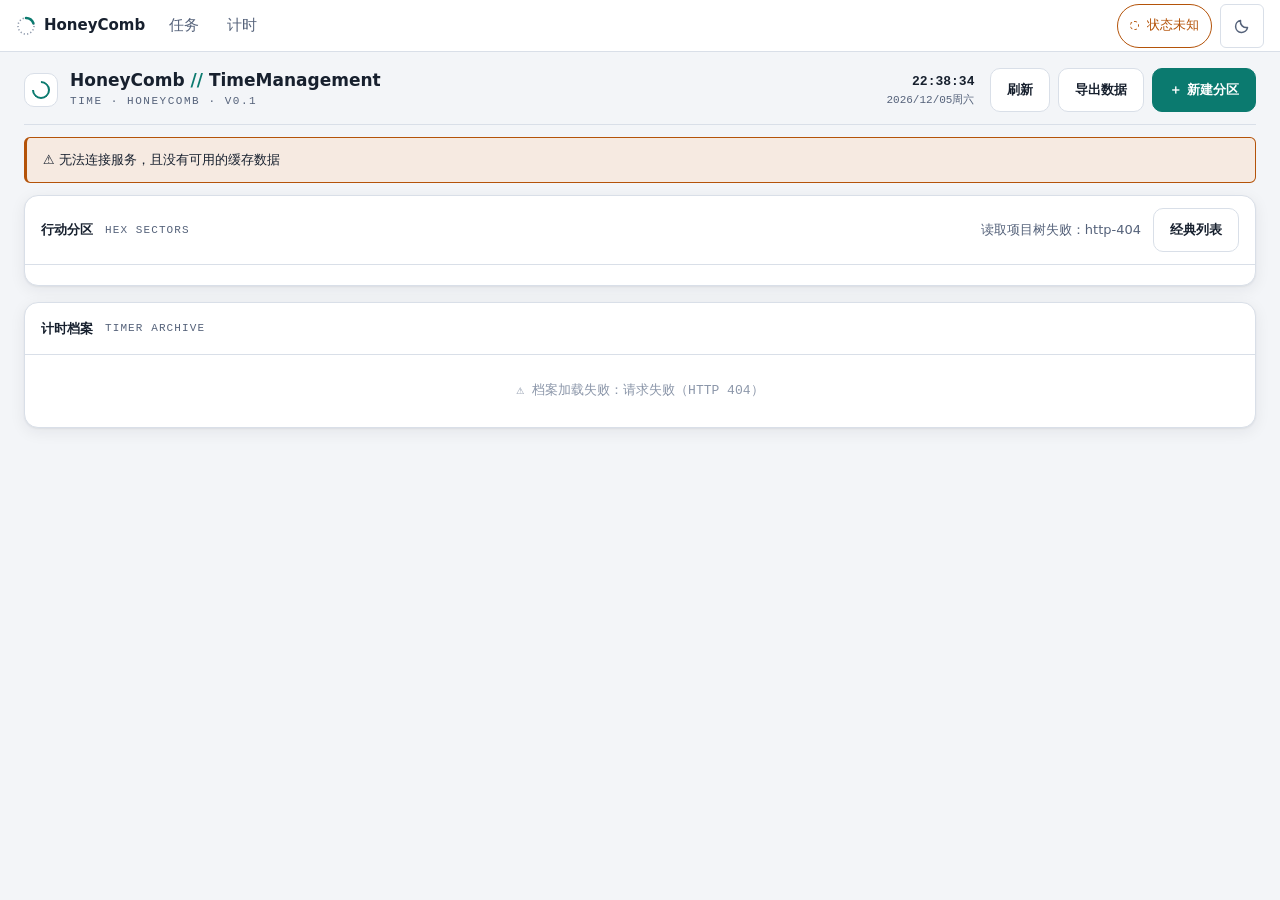
==== web/index.html @ 705a5165 "feat: HoneyComb TimeManagement v0.1 只有两页的单人时间管理系统：任务蜂巢 + 计时台。  - 事件溯源：停表写一条 session.completed，统计全部现算" ====
<!doctype html>
<html lang="zh-CN">
<head>
  <meta charset="utf-8">
  <meta name="viewport" content="width=device-width, initial-scale=1">
  <!-- theme-color 是 HTML meta 属性，不是 CSS/JS，天生没法写 var(--…)——
       A2（禁裸 hex）字面写的是"模块 CSS/JS 里颜色"，本行不在其管辖范围；
       取值照 tokens.css 暗态 --bg 抄一份静态近似值，双主题下都不会太离谱。 -->
  <meta name="theme-color" content="#0D1220">
  <title>HoneyComb TimeManagement</title>
  <link rel="stylesheet" href="tokens.css">
  <link rel="stylesheet" href="style.css">
  <link rel="stylesheet" href="hex.css">
  <link rel="stylesheet" href="hex-center-ctl.css">
  <link rel="stylesheet" href="hex-zone-plan.css">
  <link rel="stylesheet" href="shared/navbar.css">
  <script defer src="shared/navbar.js"></script>
  <link rel="icon" href="shared/favicon.svg">
</head>
<body>
  <main class="app">
    <header class="topbar">
      <div class="brand">
        <div class="brand-mark" aria-hidden="true"></div>
        <div>
          <h1 class="brand-title">HoneyComb <span>//</span> TimeManagement</h1>
          <div class="eyebrow topbar-eyebrow">TIME · HONEYCOMB · V0.1</div>
        </div>
      </div>
      <div class="top-actions">
        <div class="system-time"><b id="clock">--:--:--</b><span id="today">----</span></div>
        
        <button class="btn" id="refreshTree">刷新</button>
        <button class="btn" id="exportData">导出数据</button>
        <button class="btn primary" id="newZone">＋ 新建分区</button>
      </div>
    </header>

    <div class="status-banner" id="statusBanner" role="status" aria-live="polite"></div>

    

    

    <!-- 行动分区 = 蜂巢（2026-09-07 人类判：「蜂巢行动分区直接放到行动分区原位
         取代行动分区」）。渲染在 hex-app.js，容器只认 #hive 这个 id。

         旧的 #zoneGrid 列表**没有删，只是默认 hidden**，「经典列表」按钮切回去。
         理由很实在：分区改名/删分区、新建项目/改项目/删项目这几条写路径**只挂在
         旧列表的 data-action 上**（crud.js），蜂巢现在只有任务级的增删改
         （hex-crud.js）。直接删列表 = 悄悄砍掉一批人类在用的功能，那不是"取代"。
         app.js 照旧往 #zoneGrid 里渲染（hidden 元素也照渲染），所以 app.js/crud.js
         一个字节都不用改，切回列表就是完整的旧界面。 -->
    <section class="board-shell">
      <header class="board-head">
        <div class="board-title">行动分区 <small>HEX SECTORS</small></div>
        <div class="board-tools">
          <div class="hex-status" id="hexStatus"></div>
          <button type="button" class="btn" id="zoneViewToggle" aria-pressed="false">经典列表</button>
          <nav class="pager" id="zonePager" aria-label="分区分页" hidden>
            <button class="page-btn" id="previousPage" aria-label="上一页">←</button>
            <span class="page-label" id="pageLabel">00 / 00</span>
            <button class="page-btn" id="nextPage" aria-label="下一页">→</button>
            <small id="pageMeta"></small>
          </nav>
        </div>
      </header>
      <div class="hive-wrap" id="hiveWrap">
        <div class="hive" id="hive"></div>
      </div>
      <div class="zones" id="zoneGrid" hidden></div>
    </section>

    <section class="archive-shell" aria-label="计时档案">
      <header class="board-head">
        <div class="board-title">计时档案 <small>TIMER ARCHIVE</small></div>
      </header>
      <ul class="archive-list" id="archiveList">
        <li class="archive-empty">加载中…</li>
      </ul>
      <button type="button" class="btn archive-more" id="archiveLoadMore" hidden>加载更多</button>
    </section>

    <!-- 导出数据（只读）：点顶栏「导出数据」才拉取/展开，默认 hidden 不占地方。
         GET /api/core/export（nexus-core.views.export.v1）404/未上线时走 exportStatus
         文案分支，不崩、不报 console 错误。 -->
    <section class="export-shell" id="exportShell" hidden aria-label="导出数据">
      <header class="board-head">
        <div class="board-title">导出数据 <small>DATA EXPORT</small></div>
        <button type="button" class="btn" id="exportDownload" hidden>下载 JSON</button>
      </header>
      <p class="export-status" id="exportStatus"></p>
      <pre class="export-pre" id="exportPre" hidden></pre>
    </section>

    
  </main>

  <!-- F-INBOX-2：全局快速捕捉弹窗，只有一个标题输入框，不要求选项目/分区。 -->
  

  <dialog id="zoneDialog">
    <form class="modal" id="zoneForm">
      <div class="modal-head">
        <h2 id="zoneModalTitle">新建分区 <span>SECTOR MATRIX</span></h2>
        <button class="close" type="button" data-close-dialog aria-label="关闭">×</button>
      </div>
      <div class="form-grid">
        <div class="field full">
          <label for="zoneNameInput">分区名称 / NAME</label>
          <input id="zoneNameInput" maxlength="30" placeholder="例如：生活区" required autocomplete="off">
        </div>
      </div>
      <p class="dialog-error" id="zoneDialogError" hidden></p>
      <div class="modal-actions">
        <button class="btn danger" type="button" id="deleteZoneBtn" hidden>删除分区</button>
        <button class="btn" type="button" data-close-dialog>取消</button>
        <button class="btn primary" type="submit">保存</button>
      </div>
    </form>
  </dialog>

  <dialog id="projectDialog">
    <form class="modal" id="projectForm">
      <div class="modal-head">
        <h2 id="projectModalTitle">新建项目 <span>PROJECT CONFIG</span></h2>
        <button class="close" type="button" data-close-dialog aria-label="关闭">×</button>
      </div>
      <div class="form-grid">
        <div class="field full">
          <label for="projectNameInput">项目名称 / NAME</label>
          <input id="projectNameInput" maxlength="40" placeholder="例如：收拾屋子" required autocomplete="off">
        </div>
        <div class="field full">
          <label for="projectZoneSelect">所属分区 / SECTOR</label>
          <select id="projectZoneSelect" required></select>
        </div>
        
      </div>
      <p class="dialog-error" id="projectDialogError" hidden></p>
      <div class="modal-actions">
        <button class="btn danger" type="button" id="deleteProjectBtn" hidden>删除项目</button>
        <button class="btn" type="button" data-close-dialog>取消</button>
        <button class="btn primary" type="submit">保存</button>
      </div>
    </form>
  </dialog>

  <dialog id="taskDialog">
    <form class="modal" id="taskForm">
      <div class="modal-head">
        <h2 id="taskModalTitle">新建任务 <span>TASK NODE</span></h2>
        <button class="close" type="button" data-close-dialog aria-label="关闭">×</button>
      </div>
      <div class="form-grid">
        <div class="field full">
          <label for="taskNameInput">任务名称 / NAME</label>
          <input id="taskNameInput" maxlength="50" placeholder="输入一个可执行任务" required autocomplete="off">
        </div>
        <div class="field full">
          <label for="taskProjectSelect">所属项目 / PROJECT</label>
          <select id="taskProjectSelect" required></select>
        </div>
        
      </div>
      <!-- 排期 + 前置任务（F-TABLE-3）：只在编辑既有任务、且 feature-detect
           判定后端已支持（GET 回来的任务对象含 dependsOn 键）时才显示——
           crud.js openTaskDialog() 切换本区块的 hidden；后端还没支持这两个
           字段（今天现状）时整块不出现，其余表单功能不受影响。 -->
      <div class="form-grid" id="taskScheduleSection" hidden>
        <div class="field full">
          <label for="taskPlanStartInput">排期 / SCHEDULE（可留空）</label>
          <div class="schedule-dates">
            <input type="date" id="taskPlanStartInput" aria-label="计划开始日期">
            <span class="arrow" aria-hidden="true">→</span>
            <input type="date" id="taskPlanEndInput" aria-label="计划结束日期">
          </div>
          <p class="schedule-hint">开始和结束要么都填，要么都留空（留空 = 不设排期）。</p>
        </div>
        <div class="field full">
          <label for="taskDependsSelect">前置任务 / DEPENDS ON（可多选，可不选）</label>
          <select id="taskDependsSelect" multiple aria-describedby="taskDependsHint"></select>
          <p class="schedule-hint" id="taskDependsHint">纯表达顺序关系，不自动排程，也不阻止开始计时。</p>
        </div>
      </div>
      <p class="dialog-error" id="taskDialogError" hidden></p>
      <div class="modal-actions">
        <button class="btn danger" type="button" id="deleteTaskBtn" hidden>删除任务</button>
        <button class="btn" type="button" data-close-dialog>取消</button>
        <button class="btn primary" type="submit">保存</button>
      </div>
    </form>
  </dialog>

  

  

  <div class="toast" id="actionToast" role="status" aria-live="polite"></div>

  
  <script src="data.js"></script>
  <!-- 待办卡片要的 next-actions 客户端（蜂巢格子里那三条就靠它） -->
  <script src="gtd-data.js"></script>
  <script src="rails.js"></script>
  <script src="app.js"></script>
  <script src="crud.js"></script>
  <!-- 蜂巢行动分区，顺序不能换：hex-data.js / hex-ring.js 是纯逻辑；
       hex-borders.js（界线 SVG，只画不改状态）与 hex-timer.js（长按计时 + 聚焦灰度）
       在加载时就要拿到前两者；hex-app.js 建 DOM 并在 boot() 里给 hex-timer 注上下文；
       hex-crud.js 用 hex-app.js 暴露的 window.NexusTableHexApp。 -->
  <script src="hex-data.js"></script>
  <script src="hex-ring.js"></script>
  <script src="hex-borders.js"></script>
  <script src="hex-layout.js"></script>
  <script src="hex-cards.js"></script>
  <script src="hex-genie.js"></script>
  <script src="hex-timer.js"></script>
  <script src="hex-center-ctl.js"></script>
  <script src="hex-zone-edit.js"></script>
  <script src="hex-zone-plan.js"></script>
  <script src="hex-sprout.js"></script>
  <script src="hex-spark.js"></script>
  <script src="hex-app.js"></script>
  <script src="hex-crud.js"></script>
</body>
</html>
---- web/tokens.css ----
/* ── [hidden] 兜底：必须放在最前，且必须 !important ────────────────
 * 与 style.css 顶部同一条规则同一份注释——两个文件互不 @import，各自都要有
 * 这一行，任何一处漏了都会在"只加载这一份 CSS"的场景下复发同一个坑
 * （contracts/design-tokens-v1.md §5 A2/A3 判据不豁免这一行，它不是 token 值）。
 * `hidden` 是 HTML 属性，浏览器默认样式给它 `display:none`——但那是**默认样式**，
 * 任何一条带 `display:` 的类选择器都能盖过它（层叠来源优先级，不是特异性问题）。
 * 本项目已在多个模块踩过同一个坑，全部靠人眼看截图发现，单测/类型检查抓不到。
 * 别删，也别改成不带 !important 的版本。 */
[hidden] { display: none !important; }

/* table · design tokens 兜底块（cockpit-v1）
 *
 * 唯一事实源：contracts/design-tokens-v1.md §3（本文件不复述数字，跟着抄）。
 * 生产环境由 nginx 注入 /__cockpit/tokens.css 并层叠覆盖本文件（F-TOKENS-2/3）；
 * 本文件是**兜底**——注入还没发生（本地单看页面、注入暂时失效）时页面仍要有
 * 正确的主题与语义色，不能裸奔。
 *
 * 哨兵注释包裹的区块是 A2（禁裸 hex）唯一豁免的地方，也是 A3（兜底漂移）
 * 逐字节比对的对象——`scripts/checks/tokens-standard.css` 存着同一份内容的
 * vendored 副本，`scripts/checks/programmer/91-tokens-fallback-diff.sh` 两者一致才放行。
 * 改这个块必须先改 contracts/design-tokens-v1.md，再同步这里与 vendored 副本
 * （契约「变更流程」）。哨兵区块之外（本文件其余部分）不豁免裸 hex。
 *
 * data-theme / data-accent 由 nginx 注入的 boot 脚本在 </head> 前设到 <html> 上
 * （F-THEME-6，table 不必自带 boot JS——那只是未注入页面 login 的活）；
 * 本文件不设置任何属性，只提供选择器命中后的取值。
 */

/* tokens-fallback:begin */
:root,
html[data-theme="light"] {
  color-scheme: light;

  /* 面 */
  --bg:      #F3F5F8;
  --panel:   #FFFFFF;
  --panel-2: #EDF0F5;
  --line:    #D9DFE8;
  --line-2:  #E7EBF1;

  /* 墨 */
  --ink:     #17202E;
  --ink-2:   #55627A;
  --ink-3:   #8B96A9;

  /* 语义（计划紫 / 事实青，不随预设变，契约 §2） */
  --plan:      #6D5AE6;
  --plan-soft: #E9E6FB;
  --fact:      #0B7A6F;
  --fact-soft: #DCF0ED;
  --fact-ink:  #FFFFFF;
  --warn:      #B45309;
  --danger:    #C2333B;

  --fact-s1: #0B7A6F;
  --fact-s2: #37948A;
  --fact-s3: #9CCFC8;

  /* 机身色（预设主题色换的就是这一族；默认 teal == 事实青族） */
  --accent:      #0B7A6F;
  --accent-ink:  #FFFFFF;
  --accent-soft: #DCF0ED;

  --focus:   #1E5FD0;
  --shadow:  0 1px 2px rgba(23,32,46,.06), 0 4px 16px rgba(23,32,46,.07);
}

html[data-theme="dark"] {
  color-scheme: dark;

  --bg:      #0D1220;
  --panel:   #151C2E;
  --panel-2: #1D2639;
  --line:    #26314A;
  --line-2:  #202A40;

  --ink:     #E8ECF4;
  --ink-2:   #9DA9BF;
  --ink-3:   #5F6C84;

  --plan:      #9B8CFF;
  --plan-soft: #2A2A4E;
  --fact:      #2FD4C2;
  --fact-soft: #123B38;
  --fact-ink:  #04211D;
  --warn:      #F0B36A;
  --danger:    #FF8189;

  --fact-s1: #2FD4C2;
  --fact-s2: #6FB8AE;
  --fact-s3: #46706B;

  --accent:      #2FD4C2;
  --accent-ink:  #04211D;
  --accent-soft: #123B38;

  --focus:   #6FA8FF;
  --shadow:  0 1px 2px rgba(0,0,0,.4), 0 4px 20px rgba(0,0,0,.35);
}

/* ── 预设主题色（3.3，只换 --accent* 机身色族） ── */
html[data-accent="violet"] {
  --accent: #6D5AE6; --accent-ink: #FFFFFF; --accent-soft: #E9E6FB;
}
html[data-theme="dark"][data-accent="violet"] {
  --accent: #9B8CFF; --accent-ink: #14102E; --accent-soft: #2A2A4E;
}
html[data-accent="amber"] {
  --accent: #9A5B00; --accent-ink: #FFFFFF; --accent-soft: #F5E8D5;
}
html[data-theme="dark"][data-accent="amber"] {
  --accent: #F0B36A; --accent-ink: #2A1A04; --accent-soft: #3A2B12;
}

:root {
  /* 字 —— 全部系统栈，局域网离线也不裸奔 */
  --font-body: "PingFang SC", "Hiragino Sans GB", "Microsoft YaHei",
               "Noto Sans CJK SC", system-ui, sans-serif;
  --font-mono: ui-monospace, "SF Mono", "Cascadia Mono", "JetBrains Mono",
               Consolas, "Liberation Mono", monospace;

  /* 型 */
  --fs-body: 15px;
  --fs-sub:  13px;
  --fs-eyebrow: 11px;
  --fs-h2:   17px;
  --fs-time-lg: 40px;

  /* 距（密度 7/10） */
  --sp-1: 4px;  --sp-2: 8px;  --sp-3: 12px;
  --sp-4: 16px; --sp-5: 24px; --sp-6: 32px;

  /* 角 */
  --r-1: 6px;  --r-2: 10px;  --r-3: 14px;

  /* 触控 */
  --tap: 44px;

  /* 动 */
  --t-fast: 150ms ease;
  --t-med:  240ms ease;
}

@media (prefers-reduced-motion: reduce) {
  :root { --t-fast: 0ms; --t-med: 0ms; }
}
/* tokens-fallback:end */
---- web/style.css ----
/* ── [hidden] 兜底：必须放在最前，且必须 !important ────────────────
 * `hidden` 是 HTML 属性，浏览器默认样式给它 `display:none`——但那是**默认样式**，
 * 任何一条带 `display:` 的类选择器都能盖过它（层叠来源优先级，不是特异性问题）。
 * 于是「JS 设了 hidden，元素照样显示」，而且**看代码完全看不出来**。
 *
 * 本项目已在**三个不同模块**踩过同一个坑：
 *   table  `.btn{display:inline-flex}`  盖过 `.btn[hidden]`   → 删除按钮该藏没藏
 *   gantt  `.gantt-empty{display:grid}` 盖过 `[hidden]`       → 有项目却显示"暂无项目"
 * 前两次都是靠**人眼看截图**发现的——单测和类型检查都抓不到。
 *
 * 这一行让整类不可能再犯。别删，也别改成不带 !important 的版本。 */
[hidden] { display: none !important; }

/* table · 样式（cockpit-v1 换肤，2026-08-08）
 *
 * 颜色只准 var(--…)（A2，唯一豁免是 tokens.css 的兜底块，本文件不含豁免区）。
 * 排版参考 agents/cfo/docs/design/cockpit-v1/mock.css §4（任务页）：
 * zone-head 眉题、proj-grid 双列、rails 双轨、chip 徽标、task 播放钮、
 * archive 列表——类名与 mock 对齐是有意的，方便下一个换肤的人对照。
 * 保留本页既有的操作条（刷新/新建分区/时钟）——共享顶栏是 nginx-docker 的活，
 * 不在本模块范围（PRD F-NAV，属主 nginx-docker）。
 *
 * 增删改弹窗（crud.js）、断网横幅（R9）、flags 只读展示（R7）、计时档案
 * （app.js renderArchive）——现有功能全保留，只换视觉（F-TABLE-4）。
 * 本轮新增：项目卡双轨 .rails（F-TABLE-1）、任务行播放钮 .task-go（F-TABLE-2）、
 * 任务弹窗排期 + 前置任务 .schedule-*（F-TABLE-3，feature-detect 隐藏见 crud.js）。
 */

* { box-sizing: border-box; }
html { min-width: 320px; background: var(--bg); }

body {
  margin: 0;
  min-height: 100vh;
  color: var(--ink);
  font-family: var(--font-body);
  font-size: var(--fs-body);
  line-height: 1.55;
  background: var(--bg);
  transition: background var(--t-med), color var(--t-med);
}

:focus-visible { outline: 2px solid var(--focus); outline-offset: 2px; }
button { cursor: pointer; font: inherit; }

.mono { font-family: var(--font-mono); font-variant-numeric: tabular-nums; }
.eyebrow {
  font-family: var(--font-mono);
  font-size: var(--fs-eyebrow);
  letter-spacing: .14em;
  text-transform: uppercase;
  color: var(--ink-2);
}

/* 顶层容器：container-type 让 .proj-grid 的容器查询（F-TABLE-5）与 390px
 * 不横滚（A5）有一个稳定的参照宽度，不依赖 viewport（future-proof：将来
 * nginx 注入的共享顶栏/侧栏改变可用宽度时，本页布局仍按自己的实际宽度算）。 */
.app {
  width: min(1400px, 100%);
  margin: 0 auto;
  padding: var(--sp-4) var(--sp-5) var(--sp-6);
  container-type: inline-size;
}

.topbar {
  min-height: var(--tap);
  display: flex;
  align-items: center;
  justify-content: space-between;
  flex-wrap: wrap;
  gap: var(--sp-4);
  padding-bottom: var(--sp-3);
  border-bottom: 1px solid var(--line);
}

.brand { display: flex; align-items: center; gap: var(--sp-3); }
.brand-mark {
  width: 34px; height: 34px; flex: none;
  display: grid; place-items: center;
  border: 1px solid var(--line);
  border-radius: var(--r-2);
  background: var(--panel);
}
.brand-mark::before {
  content: "";
  width: 14px; height: 14px;
  border: 2px solid var(--accent);
  border-left-color: transparent;
  border-radius: 50%;
  transform: rotate(45deg);
}
.brand-title { margin: 0; font-size: var(--fs-h2); font-weight: 700; line-height: 1.2; }
.brand-title span { color: var(--accent); }
.eyebrow.topbar-eyebrow { display: block; margin-top: 2px; }

.top-actions { display: flex; align-items: center; gap: var(--sp-2); }
.system-time { padding-right: var(--sp-2); text-align: right; color: var(--ink-2); font: var(--fs-eyebrow)/1.5 var(--font-mono); }
.system-time b { display: block; color: var(--ink); font-size: var(--fs-sub); }

.btn {
  min-height: var(--tap);
  display: inline-flex; align-items: center; justify-content: center; gap: var(--sp-2);
  border: 1px solid var(--line);
  border-radius: var(--r-2);
  padding: 0 var(--sp-4);
  color: var(--ink);
  background: var(--panel);
  font-size: var(--fs-sub); font-weight: 600;
  transition: background var(--t-fast), border-color var(--t-fast), color var(--t-fast);
}
/* [hidden] 是 UA 样式表的规则，author 样式表的 display:inline-flex 会覆盖它
 * （cascade 按来源优先级，不是按选择器特异性）——.btn[hidden] 必须显式声明，
 * 否则 dialog.dataset 驱动的「新建模式隐藏删除按钮」在视觉上根本不生效
 * （2026-07-31 Playwright 真机冒烟测出的真 bug，见 worklog）。 */
.btn[hidden] { display: none; }
.btn:hover { border-color: var(--ink-3); background: var(--panel-2); }
.btn.primary { color: var(--accent-ink); border-color: var(--accent); background: var(--accent); }
.btn.primary:hover { filter: brightness(1.06); }
.btn.danger { color: var(--danger); border-color: var(--danger); background: var(--panel); }
.btn.danger:hover { background: color-mix(in srgb, var(--danger) 10%, var(--panel)); }
.btn:disabled { cursor: not-allowed; opacity: .5; }

.status-banner {
  display: none;
  margin: var(--sp-3) 0;
  padding: var(--sp-3) var(--sp-4);
  border: 1px solid var(--warn);
  border-left: 3px solid var(--warn);
  border-radius: var(--r-1);
  background: color-mix(in srgb, var(--warn) 12%, var(--panel));
  color: var(--ink);
  font-size: var(--fs-sub);
}
.status-banner.show { display: block; }

.hud { display: grid; grid-template-columns: minmax(260px, 1.4fr) repeat(3, minmax(130px, .55fr)); gap: var(--sp-3); padding: var(--sp-4) 0; }
.briefing, .metric { position: relative; min-height: 76px; border: 1px solid var(--line); border-radius: var(--r-2); background: var(--panel); box-shadow: var(--shadow); }
.briefing { display: flex; align-items: center; justify-content: space-between; gap: var(--sp-4); padding: var(--sp-4); }
.briefing h2 { margin: 0 0 4px; font-size: var(--fs-h2); font-weight: 700; }
.briefing p { margin: 0; color: var(--ink-2); font-size: var(--fs-sub); }
.metric { padding: var(--sp-3) var(--sp-4); }
.metric-label { color: var(--ink-2); font: var(--fs-eyebrow)/1.2 var(--font-mono); letter-spacing: .1em; text-transform: uppercase; }
.metric-value { margin-top: var(--sp-2); font: 700 22px/1 var(--font-mono); color: var(--metric-tone, var(--ink)); }
.metric-value small { color: var(--ink-2); font-size: var(--fs-sub); font-weight: 500; }

.board-shell { position: relative; border: 1px solid var(--line); border-radius: var(--r-3); background: var(--panel); box-shadow: var(--shadow); }
.board-head { min-height: 52px; display: flex; align-items: center; justify-content: space-between; gap: var(--sp-4); padding: var(--sp-3) var(--sp-4); border-bottom: 1px solid var(--line); }
.board-title { display: flex; align-items: center; gap: var(--sp-3); font-weight: 700; font-size: var(--fs-sub); }
.board-title small { color: var(--ink-2); font: var(--fs-eyebrow)/1 var(--font-mono); letter-spacing: .1em; }
.pager { display: flex; align-items: center; gap: var(--sp-2); }
.page-btn { width: var(--tap); height: 36px; border: 1px solid var(--line); border-radius: var(--r-1); color: var(--ink-2); background: var(--panel-2); font-family: var(--font-mono); }
.page-btn:hover:not(:disabled) { color: var(--accent); border-color: var(--accent); }
.page-btn:disabled { cursor: not-allowed; opacity: .35; }
.page-label { min-width: 64px; text-align: center; color: var(--ink-2); font: var(--fs-eyebrow)/1 var(--font-mono); }

/* zones 纵向堆叠（换肤：原三列固定布局改成设计稿 §4 的"眉题 + 卡片网格"竖排，
 * 分页依旧按 PAGE_SIZE 个一页——布局变了，app.js 的分页判定没变）。 */
.zones { display: grid; gap: var(--sp-5); padding: var(--sp-4); }
.zone { min-width: 0; }
.zone + .zone { padding-top: var(--sp-4); border-top: 1px solid var(--line-2); }
.zone-head { display: flex; align-items: center; justify-content: space-between; gap: var(--sp-3); margin-bottom: var(--sp-3); }
.zone-ident { display: flex; align-items: center; gap: var(--sp-3); min-width: 0; }
.zone-index {
  width: 26px; height: 26px; flex: none;
  display: grid; place-items: center;
  color: var(--zone, var(--accent));
  border: 1px solid color-mix(in srgb, var(--zone, var(--accent)) 45%, var(--line));
  border-radius: var(--r-1);
  font: var(--fs-eyebrow)/1 var(--font-mono);
}
.zone-name { overflow: hidden; text-overflow: ellipsis; white-space: nowrap; font-size: var(--fs-h2); font-weight: 700; }
.zone-meta { margin-top: 2px; color: var(--ink-2); font: var(--fs-eyebrow)/1 var(--font-mono); letter-spacing: .08em; }
.zone-menu { width: var(--tap); height: var(--tap); flex: none; border: 1px solid var(--line); border-radius: var(--r-1); color: var(--ink-2); background: var(--panel); font: 15px/1 var(--font-mono); }
.zone-menu:hover { color: var(--zone, var(--accent)); border-color: var(--zone, var(--accent)); background: var(--panel-2); }
.zone-add {
  width: 100%;
  min-height: var(--tap);
  margin-top: var(--sp-2);
  border: 1px dashed var(--line);
  border-radius: var(--r-2);
  color: var(--ink-2);
  background: none;
  font-size: var(--fs-sub); font-weight: 600;
}
.zone-add:hover { color: var(--zone, var(--accent)); border-color: var(--zone, var(--accent)); }

/* 项目卡网格（F-TABLE-5）：≥700px 容器双列，否则单列——按 .app 的
 * container-type: inline-size 量，不按 viewport 量（A5 390px 不横滚同一原理）。 */
.project-grid { display: grid; grid-template-columns: 1fr; gap: var(--sp-3); align-items: start; }
@container (min-width: 700px) {
  .project-grid { grid-template-columns: repeat(2, minmax(0, 1fr)); }
}

.project {
  position: relative; min-width: 0;
  padding: var(--sp-4);
  border: 1px solid var(--line);
  border-radius: var(--r-3);
  background: var(--panel);
  box-shadow: var(--shadow);
}
.project::before {
  content: ""; position: absolute; left: 0; top: var(--sp-3); bottom: var(--sp-3); width: 3px;
  border-radius: 0 2px 2px 0;
  background: var(--project, var(--accent));
}
.project-edit {
  position: absolute; top: var(--sp-2); right: var(--sp-2);
  width: 32px; height: 32px;
  border: 0; border-radius: var(--r-1);
  color: var(--ink-3); background: transparent;
  font: 13px/1 var(--font-mono);
}
.project-edit:hover { color: var(--project, var(--accent)); background: var(--panel-2); }
.project-top { display: flex; align-items: flex-start; gap: var(--sp-3); padding-right: 30px; margin-left: var(--sp-2); }
.project-icon {
  width: 30px; height: 30px; flex: none;
  display: grid; place-items: center;
  color: var(--project, var(--accent));
  border: 1px solid color-mix(in srgb, var(--project, var(--accent)) 35%, var(--line));
  background: color-mix(in srgb, var(--project, var(--accent)) 8%, var(--panel));
  border-radius: var(--r-1);
  font: 13px/1 var(--font-mono);
}
.project-copy { min-width: 0; flex: 1; }
.project-name { overflow: hidden; text-overflow: ellipsis; white-space: nowrap; font-size: var(--fs-body); font-weight: 700; }
.project-chips { display: flex; flex-wrap: wrap; align-items: center; gap: var(--sp-1); margin-top: 4px; }

/* chip：与 mock.css §4 同款（计划期日期范围 / 已结束 / 未定计划） */
.chip {
  font-size: 12px; padding: 1px 8px; border-radius: 999px;
  border: 1px solid var(--line); color: var(--ink-2); white-space: nowrap;
}
.chip.plan { color: var(--plan); border-color: currentColor; }
.chip.warn { color: var(--warn); border-color: currentColor; }

/* 双轨（F-TABLE-1，全站签名元素，与 mock.css §4 同结构）*/
.rails { display: grid; gap: 6px; margin-top: var(--sp-3); }
.rail { position: relative; height: 8px; border-radius: 4px; background: var(--panel-2); overflow: hidden; }
.rail .fill { position: absolute; inset: 0 auto 0 0; border-radius: 4px; }
.rail.plan .fill { background: var(--plan); opacity: .6; }
.rail.fact .fill { background: var(--fact); }
.rail-cap { display: flex; justify-content: space-between; gap: var(--sp-2); font-size: 12px; color: var(--ink-2); }
.rail-cap .mono { font-size: 12px; }

.progress-row { display: flex; align-items: center; gap: var(--sp-2); margin: var(--sp-3) 0; }
.progress-track { height: 4px; flex: 1; overflow: hidden; border-radius: 2px; background: var(--panel-2); }
.progress-track span { display: block; height: 100%; background: var(--project, var(--accent)); transition: width .3s ease; }
.progress-number { color: var(--project, var(--accent)); font: 11px/1 var(--font-mono); display: inline-flex; align-items: center; gap: 5px; }
.progress-manual { color: var(--ink-2); border: 1px solid var(--line); border-radius: var(--r-1); padding: 1px 4px; font-size: 10px; }

.tasks { display: flex; flex-direction: column; gap: var(--sp-1); margin-top: var(--sp-2); }
.task {
  display: flex; align-items: center; flex-wrap: wrap; gap: var(--sp-2);
  min-height: var(--tap);
  border: 1px solid var(--line-2); border-radius: var(--r-1);
  padding: var(--sp-2) var(--sp-2);
  color: var(--ink); background: var(--panel-2);
  font-size: var(--fs-sub); line-height: 1.3;
}
.task.done { color: var(--ink-2); }
.task.done .task-name { text-decoration: line-through; }
.task-check { flex: none; width: 18px; height: 18px; accent-color: var(--fact); }
.task-name { flex: 1; min-width: 60px; }
.task-edit { flex: none; width: 32px; height: 32px; border: 0; border-radius: var(--r-1); color: var(--ink-3); background: transparent; font: 13px/1 var(--font-mono); }
.task-edit:hover { color: var(--project, var(--accent)); background: var(--panel); }
/* 播放钮（F-TABLE-2）：跳计时页并带任务预选，不在本模块起表。 */
.task-go {
  flex: none;
  display: inline-flex; align-items: center; justify-content: center;
  width: 32px; height: 32px; border-radius: 50%;
  border: 1px solid var(--line); background: var(--panel); color: var(--fact);
}
.task-go:hover { border-color: var(--fact); background: var(--fact-soft); }
/* 补登按钮（2026-08-19，backfill.js）：文字按钮，不用图标——与播放钮/编辑钮
   区分开，避免用户把「补登」误认成「开始计时」。 */
.task-backfill {
  flex: none;
  height: 32px; padding: 0 var(--sp-2);
  border: 1px solid var(--line); border-radius: var(--r-1);
  color: var(--ink-2); background: var(--panel); font: 11px/1 var(--font-mono);
}
.task-backfill:hover { color: var(--project, var(--accent)); border-color: var(--project, var(--accent)); }
.task-kind { color: var(--ink-2); border: 1px solid var(--line); border-radius: var(--r-1); padding: 0 4px; font-size: 10px; }
.tag-row { display: inline-flex; flex-wrap: wrap; gap: 4px; }
.tag { color: var(--ink-2); border: 1px dashed var(--line); border-radius: var(--r-1); padding: 0 4px; font-size: 10px; }
.tasks-empty { color: var(--ink-3); font: var(--fs-sub)/1.8 var(--font-mono); padding: var(--sp-2) 0; }

.empty-zone, .empty-board {
  grid-column: 1 / -1; min-height: 110px;
  display: grid; place-items: center;
  border: 1px dashed var(--line); border-radius: var(--r-2);
  color: var(--ink-3); font: var(--fs-sub)/1.8 var(--font-mono); text-align: center;
}
.empty-board { min-height: 180px; margin: var(--sp-4); }

/* ── 计时档案（R5-R10，只读展示，见 app.js renderArchive）───────────── */
.archive-shell { position: relative; margin-top: var(--sp-4); border: 1px solid var(--line); border-radius: var(--r-3); background: var(--panel); box-shadow: var(--shadow); }
.archive-list { margin: 0; padding: 0 var(--sp-4); list-style: none; max-height: 320px; overflow-y: auto; }
.archive-entry {
  padding: var(--sp-2) 0;
  border-top: 1px solid var(--line-2);
  color: var(--ink); font-size: var(--fs-sub);
}
.archive-entry:first-of-type { border-top: 0; }
.archive-empty { padding: var(--sp-5) 0; color: var(--ink-3); font: var(--fs-sub)/1.8 var(--font-mono); text-align: center; list-style: none; }
.archive-more { display: flex; min-height: var(--tap); margin: var(--sp-3) var(--sp-4) var(--sp-4); }

/* ── 导出数据（只读，app.js exportData* 系列函数）───────────────────── */
.export-shell { position: relative; margin-top: var(--sp-4); border: 1px solid var(--line); border-radius: var(--r-3); background: var(--panel); box-shadow: var(--shadow); }
.export-status { margin: 0; padding: var(--sp-3) var(--sp-4); color: var(--ink-2); font-size: var(--fs-sub); }
/* pre 自己 overflow-x:auto——长 JSON 行只在这个框内滚，不撑开整页横向滚动 */
.export-pre {
  margin: 0 var(--sp-4) var(--sp-4);
  padding: var(--sp-3);
  max-height: 360px;
  overflow: auto;
  border: 1px solid var(--line-2);
  border-radius: var(--r-2);
  background: var(--panel-2);
  color: var(--ink);
  font: var(--fs-sub)/1.6 var(--font-mono);
  white-space: pre;
}

/* ── 增删改弹窗（crud.js） ─────────────────────────────────────────── */
dialog {
  width: min(480px, calc(100% - 28px));
  max-height: calc(100vh - 28px);
  padding: 0;
  overflow: auto;
  color: var(--ink);
  border: 1px solid var(--line);
  border-radius: var(--r-3);
  background: var(--panel);
  box-shadow: var(--shadow);
}
dialog::backdrop { background: color-mix(in srgb, var(--ink) 45%, transparent); }

.modal { padding: var(--sp-5); }
.modal-head {
  display: flex; align-items: center; justify-content: space-between; gap: var(--sp-3);
  padding-bottom: var(--sp-3); margin-bottom: var(--sp-4); border-bottom: 1px solid var(--line);
}
.modal-head h2 { margin: 0; font-size: var(--fs-h2); font-weight: 700; }
.modal-head h2 span { margin-left: var(--sp-2); color: var(--ink-2); font: var(--fs-eyebrow)/1 var(--font-mono); letter-spacing: .1em; }

.close {
  width: 32px; height: 32px;
  border: 1px solid var(--line); border-radius: var(--r-1);
  color: var(--ink-2); background: var(--panel-2); font: 16px/1 var(--font-mono);
}
.close:hover { color: var(--ink); border-color: var(--ink-3); }

.form-grid { display: grid; grid-template-columns: 1fr; gap: var(--sp-3); }
.field { display: grid; gap: var(--sp-1); }
.field.full { grid-column: 1 / -1; }
.field label { color: var(--ink-2); font: var(--fs-eyebrow)/1 var(--font-mono); letter-spacing: .06em; }
.field input, .field select {
  width: 100%; min-height: var(--tap);
  border: 1px solid var(--line); border-radius: var(--r-2);
  outline: none; padding: 0 var(--sp-3);
  color: var(--ink); background: var(--panel-2); font: var(--fs-sub) var(--font-body);
}
.field input:focus, .field select:focus { border-color: var(--accent); box-shadow: 0 0 0 2px color-mix(in srgb, var(--accent) 18%, transparent); }
.field select[multiple] { min-height: 132px; padding: var(--sp-2); }

/* 任务排期 + 前置任务（F-TABLE-3）：feature-detect 判定后端支持时才 hidden=false
 * （crud.js），页面其余功能不受这段控件存在与否影响。 */
.schedule-hint { color: var(--ink-2); font-size: var(--fs-sub); margin: 0; }
.schedule-dates { display: flex; align-items: center; gap: var(--sp-2); }
.schedule-dates input[type="date"] { flex: 1; min-width: 0; }
.schedule-dates .arrow { color: var(--ink-2); flex: none; }

.dialog-error {
  margin: var(--sp-1) 0 0;
  padding: var(--sp-2) var(--sp-3);
  border: 1px solid var(--danger);
  border-left: 3px solid var(--danger);
  border-radius: var(--r-1);
  background: color-mix(in srgb, var(--danger) 10%, var(--panel));
  color: var(--ink);
  font-size: var(--fs-sub);
}
.dialog-error[hidden] { display: none; }

/* 补登结果回显（2026-08-19，backfill.js）：成功/重复都落这里，颜色用 --fact
   （与 .dialog-error 的 --danger 区分开——重复补登不是错误，是提示）。 */
.backfill-result {
  margin: var(--sp-1) 0 0;
  padding: var(--sp-2) var(--sp-3);
  border: 1px solid var(--fact);
  border-left: 3px solid var(--fact);
  border-radius: var(--r-1);
  background: var(--fact-soft);
  color: var(--ink);
  font-size: var(--fs-sub);
}
.backfill-result[hidden] { display: none; }
.backfill-task-name {
  margin: 0;
  padding: 0 var(--sp-3);
  min-height: var(--tap);
  display: flex; align-items: center;
  border: 1px solid var(--line-2); border-radius: var(--r-2);
  background: var(--panel-2); color: var(--ink);
  font: var(--fs-sub) var(--font-body);
}

.modal-actions {
  display: flex; align-items: center; justify-content: flex-end; gap: var(--sp-2);
  padding-top: var(--sp-4); margin-top: var(--sp-4); border-top: 1px solid var(--line);
}
.modal-actions .danger { margin-right: auto; }

.toast {
  position: fixed;
  z-index: 40;
  right: var(--sp-4); bottom: var(--sp-4);
  max-width: min(360px, calc(100% - 40px));
  padding: var(--sp-3) var(--sp-4);
  border: 1px solid var(--danger);
  border-left: 3px solid var(--danger);
  border-radius: var(--r-2);
  background: var(--panel);
  color: var(--ink);
  font-size: var(--fs-sub);
  box-shadow: var(--shadow);
  opacity: 0;
  transform: translateY(8px);
  pointer-events: none;
  transition: opacity var(--t-fast), transform var(--t-fast);
}
.toast.show { opacity: 1; transform: translateY(0); }

@media (max-width: 1100px) {
  .hud { grid-template-columns: 1fr repeat(3, 120px); }
}

@media (max-width: 860px) {
  .app { padding: var(--sp-3); }
  .system-time { display: none; }
  .hud { grid-template-columns: repeat(3, 1fr); }
  .briefing { grid-column: 1 / -1; }
}

/* A5：390px 容器四页不横滚——不靠 viewport 媒体查询，靠 .app 的
 * container-type 让下面这条容器查询在窄窗时收窄成单列、去掉多余的水平留白。 */
@container (max-width: 560px) {
  .hud { grid-template-columns: repeat(2, minmax(0, 1fr)); }
  .briefing { display: none; }
  .metric:last-child { grid-column: 1 / -1; }
  .board-head { flex-wrap: wrap; }
  .board-title small { display: none; }
}

@media (prefers-reduced-motion: reduce) {
  *, *::before, *::after { transition: none !important; }
}
---- web/hex.css ----
/* ── [hidden] 兜底：必须放在最前，且必须 !important ────────────────
 * 与 style.css / gtd.css / tokens.css 顶部同一条规则同一份注释——四个文件互不
 * @import，各自都要有这一行（check_hidden_guard.sh 逐个 CSS 文件扫）。
 * `hidden` 是 HTML 属性，浏览器默认样式给它 display:none——但那是**默认样式**，
 * 任何一条带 display: 的类选择器都能盖过它（层叠来源优先级，不是特异性问题）。
 * 别删，也别改成不带 !important 的版本。 */
[hidden] { display: none !important; }

/* table · 蜂巢行动分区（index.html 的行动分区版位 + hex.html 裸壳）。
 * 颜色一律 var(--…) 或 color-mix(… var(--zone-color) …)，零裸 hex（A2）；
 * 分区色由 hex-data.js 计算后写进 inline `--zone-color`，深浅主题的兑色靠
 * color-mix 到 var(--panel)，本文件不判主题。 */

/* ── 分区色阶 · 临时兜底块（哨兵包裹，可整块删）────────────────────
 * ⚠️ 这一块本来该在 contracts/design-tokens-v1.md + tokens.css 里。
 * 2026-09-07 CFO 尚未把「分区色阶」加进那份契约，为了这一页现在就能看，
 * 先在本文件放一份临时定义；hex-data.js 已经只产出 `var(--zone-N)` 变量名、
 * 不产出任何色值，所以 **CFO 落地 tokens 之后把下面 zone-ramp 整块删掉即可，
 * JS 一行都不用改**。删之前它是本页唯一的色源，别在别处再写第二份。
 *
 * 取值口径（人类 2026-09-07 原话「直接按色环排列，降低饱和度提高可读性」）：
 * 12 格色环均布（30° 一格），用 oklch 而不是 hsl —— OKLCH 是感知均匀空间，
 * 转 30° 在哪个色带上看着都是转了 30°；HSL 在橙棕带里转 30° 几乎看不出变化，
 * 低彩度还会把这个问题放大。彩度压在 0.06 上下 = 「降低饱和度」。 */
/* zone-ramp:begin */
:root, html[data-theme="light"] {
  --zone-1:  oklch(0.74 0.058 258);
  --zone-2:  oklch(0.74 0.058 288);
  --zone-3:  oklch(0.74 0.058 318);
  --zone-4:  oklch(0.74 0.058 348);
  --zone-5:  oklch(0.74 0.058  18);
  --zone-6:  oklch(0.74 0.058  48);
  --zone-7:  oklch(0.74 0.058  78);
  --zone-8:  oklch(0.74 0.058 108);
  --zone-9:  oklch(0.74 0.058 138);
  --zone-10: oklch(0.74 0.058 168);
  --zone-11: oklch(0.74 0.058 198);
  --zone-12: oklch(0.74 0.058 228);
}
html[data-theme="dark"] {
  --zone-1:  oklch(0.62 0.072 258);
  --zone-2:  oklch(0.62 0.072 288);
  --zone-3:  oklch(0.62 0.072 318);
  --zone-4:  oklch(0.62 0.072 348);
  --zone-5:  oklch(0.62 0.072  18);
  --zone-6:  oklch(0.62 0.072  48);
  --zone-7:  oklch(0.62 0.072  78);
  --zone-8:  oklch(0.62 0.072 108);
  --zone-9:  oklch(0.62 0.072 138);
  --zone-10: oklch(0.62 0.072 168);
  --zone-11: oklch(0.62 0.072 198);
  --zone-12: oklch(0.62 0.072 228);
}
/* zone-ramp:end */

body {
  margin: 0;
  background: var(--bg);
  color: var(--ink);
  font-family: var(--font-body);
  font-size: var(--fs-body);
}

.hex-page { padding: var(--sp-4) var(--sp-5) var(--sp-6); }

.hex-topbar {
  display: flex; align-items: center; gap: var(--sp-3);
  flex-wrap: wrap; margin-bottom: var(--sp-4);
}
.hex-topbar h1 { font-size: var(--fs-h2); margin: 0; letter-spacing: .02em; }
.hex-eyebrow {
  font-size: var(--fs-eyebrow); letter-spacing: .18em;
  text-transform: uppercase; color: var(--ink-3);
}
.hex-spacer { flex: 1 1 auto; }
.hex-btn {
  min-height: 32px; padding: 0 var(--sp-3);
  border: 1px solid var(--line); border-radius: var(--r-1);
  background: var(--panel); color: var(--ink);
  font: inherit; font-size: var(--fs-sub); cursor: pointer;
}
.hex-btn:hover { border-color: var(--accent); color: var(--accent); }
.hex-btn[hidden] { display: none !important; }
.hex-status { font-size: var(--fs-sub); color: var(--ink-2); min-height: 20px; }

/* ── 蜂巢画布：所有格子绝对定位，位置只由 transform 决定 ──────────── */
.hive-wrap { overflow: auto; padding: var(--sp-4) 0; display: flex; -webkit-overflow-scrolling: touch; }
/* 推镜（人类 2026-09-08：「整体放大，注意力聚焦在那个分区和卡片」）。
   缩放挂在这一层、占位留给 #hive —— transform 不影响布局，两件事一个元素做不了：
   scale 挂在 #hive 上，.hive-wrap 的滚动区还是原尺寸，放大出去的部分永远滚不到。 */
.hive-cam { position: relative; transform-origin: 0 0; overflow: visible; }
/* will-change 只在真的要推镜时挂上（常驻 = 一直付合成成本）。 */
.hive-wrap.is-zoomed .hive-cam { will-change: transform; }
/* 展开时 .hive-wrap 变成**取景框**：高度由 JS 钉在未展开时的高度，
   不跟着放大后的内容长高，否则"推近"就退化成"整页变长"。 */
.hive-wrap.is-zoomed { overflow: hidden; }
/* 居中用 margin:auto，**不用 justify-content:center** —— 后者在内容比容器宽时
   会把溢出全甩到左边、而左边的溢出滚动条够不着（flex 的老坑）。平板横屏
   蜂巢常常比视口宽，这一条是它能被手指划到的前提。 */
.hive { position: relative; flex: 0 0 auto; margin: 0 auto; }

.hex-cell {
  position: absolute; left: 0; top: 0;
  transform-origin: center center;
  box-sizing: border-box;
  /* 原色由 JS 写进 --zone-raw（内联自定义属性压过一切类规则，直接写
     --zone-color 就没法再分级）。这里转一道手，下面的 .is-mate / .is-dimmed
     才改得动，而原色始终留在 --zone-raw 里可以被引用。 */
  --zone-color: var(--zone-raw, var(--line));
  background: color-mix(in srgb, var(--zone-color) 88%, var(--line));
  /* --hex-clip 由 hex-app.js 逐格算（朝向别的分区的边额外内缩，让出分界带的道）。
     没设时退回标准正六边形。**必须走变量**：内联 clip-path 会压过下面
     .is-expanded 那条卡片形状规则。 */
  clip-path: var(--hex-clip, polygon(50% 0%, 100% 25%, 100% 75%, 50% 100%, 0% 75%, 0% 25%));
  cursor: pointer;
  /* 触摸：manipulation 去掉 300ms 双击缩放延迟但保留单指平移（蜂巢要能划）。
     长按是本模块的一等交互，所以连带把系统选中/长按菜单挡掉。 */
  touch-action: manipulation;
  -webkit-user-select: none; user-select: none; -webkit-touch-callout: none;
  /* 一格的重绘不外溢到别人身上；21 个格子各自独立，浏览器不用为一格的变化
     重算整层。 */
  contain: layout paint style;
  /* ⚠️ 这里**没有** will-change，也**没有** clip-path 过渡，都是故意删掉的
     （2026-09-08 人类："视觉效果已经有点卡了"）：
     · will-change: transform 挂在全部 21 个格子上 = 21 个常驻合成层，
       内存和合成成本一直在付，而真正在动的每次只有几格。JS 在动画期间
       临时挂、动完摘掉（applyLayout）。translate3d 本来也会促成提升。
     · clip-path 是**百分比多边形**，尺寸变化时形状自动跟着缩放，根本不需要
       过渡；挂着它等于让浏览器每帧去插值并重算裁剪路径 —— 那是逐帧重绘，
       不是合成器能接的活。真正会变形的只有展开那一格（逐边内缩 → 标准六边形），
       瞬切看不出来。 */
}
.hex-cell::before {
  /* inset 必须是 0：格子中心在晶格上、GAP=0，同区两格是边贴边的。
     ::before 每内嵌 1px，两格之间就露出 2px 的 .hex-cell 底色 —— 那正是人类说的
     「没有分割的所有六边形中间仍有的分割线」。要粘起来，这一层就不能内嵌。
     悬停/展开时才把它推回 2.5px，让放大的那一格有圈白边、从同色邻居里浮出来。 */
  content: ""; position: absolute; inset: 0;
  clip-path: var(--hex-clip, polygon(50% 0%, 100% 25%, 100% 75%, 50% 100%, 0% 75%, 0% 25%));
  /* --zone-mix：外浅内深（hex-data.js::zoneMix，JS 按格写入）；兜底 30% 是改之前的统一值 */
  background: color-mix(in srgb, var(--zone-color) var(--zone-mix, 30%), var(--panel));
  transition: background-color 200ms ease-out;
}
.hex-cell:hover::before { background: color-mix(in srgb, var(--zone-color) calc(var(--zone-mix, 30%) + 18%), var(--panel)); }

.hex-inner {
  position: relative; z-index: 1;
  width: 100%; height: 100%;
  display: flex; flex-direction: column;
  align-items: center; justify-content: center;
  padding: 0 9%; box-sizing: border-box;
  transform-origin: center center;
  overflow: hidden;
}
.hex-title {
  margin: 0; font-size: 12.5px; font-weight: 600;
  line-height: 1.22; text-align: center; color: var(--ink);
  word-break: break-word; overflow-wrap: break-word;
  display: -webkit-box; -webkit-line-clamp: 4; -webkit-box-orient: vertical;
  overflow: hidden;
}
/* 静置态只有标题 —— 待办行与详情块都默认不占位（人类：鼠标不在上面只有标题）。 */
.hex-detail { display: none; }
.hex-next { display: none; }

/* 占位格：分区里一个项目都没有，但分区本身必须还在（不能让人以为它没了）。
   2026-09-08 起蜂巢**不再为每个分区预留空位** —— 建项目的抓手是蜂巢外的
   空白（见 .hex-sprout），所以这一档只剩"零项目分区"这一种情况。 */
.hex-cell.is-placeholder { cursor: default; }
.hex-cell.is-placeholder .hex-title { color: var(--ink-3); font-weight: 400; }

/* ── 空白处长按 → 一个六边形在那儿长出来（2026-09-08）──────────────
 * 人类：「我要的是整个分区长按点击任何一个黑色区域，都会在那里出现一个
 * 六边形逐渐显现。」
 * 这是一个**不属于布局系统**的临时元素：applyLayout 只摆 state.cells，
 * 它由 hex-app.js::bindBlankPress 自己插自己删，坐标算在同一个晶格上，
 * 所以长出来的位置和真格子严丝合缝。
 * ⚠️ 显现时长走 --press-ms（= LONGPRESS_MS，JS 注入），和长按判定同一个数：
 * 长满的那一刻正好开火，「长到和别人一样就打开」这句话才成立。 */
.hex-sprout {
  position: absolute; z-index: 6; pointer-events: none;
  clip-path: var(--hex-clip, polygon(50% 0%, 100% 25%, 100% 75%, 50% 100%, 0% 75%, 0% 25%));
  /* 空白处长出来的一格落在分区最外侧 —— 长到和最外圈的格子同一档（hex-sprout.js 写 --zone-mix） */
  background: color-mix(in srgb, var(--zone-color) var(--zone-mix, 30%), var(--panel));
  opacity: 0;
  transition: opacity var(--press-ms, 520ms) linear;
}
.hex-sprout.is-growing { opacity: 1; }
@media (prefers-reduced-motion: reduce) {
  .hex-sprout { transition: none; }
  .hex-sprout.is-growing { opacity: .62; }
}

/* ── 悬停档：六边形本体稍微长大，多显示最近的一条待办 ──────────────
 * 尺寸不在这里写 —— 盒子的 width/height 由 hex-app.js 的布局算出来
 * （HOVER_SCALE = 1.66），这里只管"长大之后多显示什么、压住谁"。
 * 之所以不用 CSS transform:scale：那样字会跟着一起放大成 20px 的巨标题，
 * 而且 transform 已经被 FLIP 占用了（JS 写 inline transform，CSS 里再写一条
 * 会互相覆盖）。改盒子尺寸 + 内层反向 scale 是这一版全场统一的做法。 */
/* z-index 分层（改之前先看这张表，这里踩过一次）：
 *   格子 auto/1 < 界线 6 < 分区标签 20 < 悬停格 25 < 展开卡 30
 * `.hex-cell.hex-center` 自己带 z-index:5，与 `.hex-cell.is-hover` **同特异性**
 * （都是两个类），谁在文件里靠后谁赢 —— 中心格那条在后面，于是中心格悬停时
 * 被四周的格子盖住，放大的六边形和「进入计时台」提示都被压掉一半（真机实测）。
 * 所以中心格的悬停态要单独写一条三类选择器压过去。 */
.hex-cell.is-hover { z-index: 25; background: var(--ink); }
.hex-cell.is-hover::before { inset: 2.5px; }
.hex-cell.is-hover::before {
  background: color-mix(in srgb, var(--zone-color) 52%, var(--panel));
}
/* 悬停档的排版：**标题顶到上面去、下面挂三条待办**（人类：放大之后"有点空旷了"）。
 * 静置档是竖直居中的（就一行标题，居中最稳）；悬停档内容变三四行，居中会把
 * 标题推到六边形最宽的腰部、待办压到下面的斜边上。所以这里改成顶对齐。
 *
 * padding-top 26% 不是随手调的：六边形上半是收口的，离顶点 t 处的可用半宽只有
 * (W/2)·t/(H/4)。标题要放得下就得从 t ≥ H/4·(标题半宽/(W/2)) 开始，
 * 换算到本尺寸 ≈ 26%。再往上标题两端就顶到斜边上了。 */
.hex-cell.is-hover .hex-inner {
  justify-content: flex-start;
  padding: 26% 12% 13%;
}
.hex-cell.is-hover .hex-title {
  -webkit-line-clamp: 2; font-size: 13.5px; line-height: 1.25;
}
.hex-cell.is-hover .hex-next {
  display: block; list-style: none; margin: 7px 0 0; padding: 0;
  width: 100%; box-sizing: border-box;
  font-size: 11.5px; line-height: 1.3;
  color: var(--ink-2); word-break: break-word; overflow-wrap: break-word;
}
/* 六边形下半是**收口**的，一排等宽的卡片走到底下必然被斜边切角。
   所以三张卡逐层内收 —— 内收量按那一行离中心的距离算：离中心 t 处可用半宽
   = (W/2)·(H/2−t)/(H/4)。这不是"看着调的"，改 HOVER_SCALE 就得跟着重算。 */
.hex-cell.is-hover .hex-next li:nth-child(2) { margin-inline: 4%; }
.hex-cell.is-hover .hex-next li:nth-child(3) { margin-inline: 11%; }
.hex-cell.is-hover .hex-next.is-none { color: var(--ink-3); text-align: center; }

/* ── 待办卡片：悬停面板与展开卡「下一步」共用一套 ────────────────
 * 人类：「把这些待办弄成漂亮的卡片式 + 渲染用该主题的主题色」。
 * 主题色就是这一格已经挂着的 --zone-color（分区色盘色，OKLCH 同 L 同 C、
 * 只有色相是扇区角度）—— 卡片一律从它 color-mix 出来，不出现第二套颜色，
 * 也就不会有裸色值（契约 A2）。 */
.hex-todo-card {
  display: flex; align-items: center; gap: 6px;
  box-sizing: border-box; margin-top: 4px; padding: 4px 8px;
  border-radius: 8px; text-align: left;
  background: color-mix(in srgb, var(--zone-color) 30%, var(--panel));
  border: 1px solid color-mix(in srgb, var(--zone-color) 52%, transparent);
  color: var(--ink);
  transition: background-color 160ms ease-out, transform 160ms ease-out;
}
.hex-todo-card:first-child { margin-top: 0; }
.hex-todo-card:hover { background: color-mix(in srgb, var(--zone-color) 44%, var(--panel)); }
.hex-todo-dot {
  flex: 0 0 auto; width: 6px; height: 6px; border-radius: 50%;
  background: var(--zone-color);
  box-shadow: 0 0 0 2px color-mix(in srgb, var(--zone-color) 30%, transparent);
}
.hex-todo-card.is-waiting { color: var(--ink-3); border-style: dashed; }
.hex-todo-card.is-waiting .hex-todo-dot {
  background: transparent;
  box-shadow: inset 0 0 0 1.5px color-mix(in srgb, var(--zone-color) 70%, var(--ink-3));
}
.hex-todo-name {
  flex: 1 1 auto; min-width: 0;
  display: -webkit-box; -webkit-line-clamp: 1; -webkit-box-orient: vertical; overflow: hidden;
}

/* ── 分区界线：画在格与格之间那条缝里 ────────────────────────────
 * 只有咬合（轴向晶格、相邻格中心距恒 √3·S）之后才存在"公共边"这个东西，
 * 界线才画得出来 —— 上一版格子落在极坐标圆周上，两格之间没有公共边。
 * 两层各司其职：外沿描本分区色（这一坨是谁的地盘），区与区之间描中性重线
 * （那才是"分界"）。几何在 hex-data.js::zoneBorderEdges。 */
.hex-borders {
  position: absolute; left: 0; top: 0;
  z-index: 6; pointer-events: none; overflow: visible;
}
.hex-border-outer {
  fill: none; stroke-linecap: round; stroke-linejoin: round;
  stroke: color-mix(in srgb, var(--zone-color) 72%, var(--ink));
  stroke-width: 2.4; opacity: .58;
}
/* ── 分界带：靠**明度**分，不靠色相分 ──────────────────────────────
 * 每条边被 JS 拆成两条半宽偏移线，各归各的分区（几何在 hex-app.js::pushHalf，
 * 半线宽 = DIVIDER_W/2、偏移 ±DIVIDER_W/4），这里只管每一半描什么色。
 *
 * 关键是 color-mix 到 **--ink**：分区色本身是 oklch(L C H)，L 和 C 由 tokens
 * 定死、全场一样，模块只算色相 H。OKLCH 里明度只看 L —— 所以**任何两个分区色
 * 明度完全相同**，直接拿原色描边，带子和格子填充糊成一坨（人类判词
 * 「内部分界线确实不好看」，上一版就是这么错的）。压向 --ink 之后亮色主题变暗、
 * 暗色主题自动变亮，反差从明度来，同时保住本区的色相身份。
 *
 * 同理**不能用互补色**：色相就是扇区角度，H+180 正好是对面那个分区的身份色；
 * 而且互补色与原色 L 相同 = 零明度反差，两块贴一起只会"振"不会"分"。
 *
 * 中间那条 --panel 芯线是制图学里的 casing：两半再像，中间隔一条底色发丝线，
 * 边界永远是脆的。 */
/* ── 分界线的颜色：色盘色相 + 明度抬离填充 + 由内向外的透明度衰减 ──────
 *
 * 一条边拆成两条半线，各描各那侧分区的色（几何在 hex-app.js::pushHalf）。
 * 描边不是 `stroke:` 而是 JS 挂上去的 `url(#hexrad…)` —— 每个分区一条以蜂巢中心
 * 为圆心的 radialGradient，三个停靠的 **stop-opacity 1 → .8 → .26**，
 * 色相一路不变。这就是「从中心往外逐渐变浅」。
 *
 * 为什么变的是透明度、不是色相：色相就是分区身份，中途换色就不是同一条边界了。
 * 为什么不是明度：L 和 C 由 tokens 定死、模块只准算色相（design-tokens 修正案 A
 * 的分工），模块没有权限逐段改明度。透明度对亮暗两个主题都成立。
 *
 * 停靠色本身在这里定、不在 JS 里定（契约 A2：模块 JS 只产出变量名不产出色值）。
 * `--zone-color` 由 JS 挂在 <radialGradient> 上，自定义属性会继承给它的 <stop>。
 * 58% 混向 --ink 是把明度抬离格子填充 —— 直接用原色的话，线和填充在 OKLCH 里
 * 明度完全一样，糊成一坨（第三轮踩过这个坑）。 */
.hex-stop {
  /* 第一条是兜底：不认相对色语法的浏览器停在这儿。 */
  stop-color: color-mix(in oklab, var(--zone-color) 58%, var(--ink));
  /* 第二条把**彩度**单独放大一档（人类：「把分割线的饱和度提高一档」）。
   *
   * 为什么不是把上面那个 58% 调高：`--ink` 几乎无彩，混合本身就把彩度稀释到了
   * 58%。比例一升彩度是回来了，但混进来的 --ink 少了，**明度反差同时掉**——
   * 而明度反差正是这条线能从格子填充里分出来的唯一依据（tokens 把 L/C 定死，
   * 两个分区色明度完全一样，第三轮踩过）。两个目标在同一个旋钮上打架。
   *
   * 相对色语法把它们拆开：`l` 原样保留（明度反差不动），只对 `c` 乘一个系数。
   * 彩度是从变量**导出**的，不是写死的色值 —— 契约 A2 管的是裸色值，这里没有。
   * 超出色域由浏览器裁到边界，不会出脏色。 */
  stop-color: oklch(from color-mix(in oklab, var(--zone-color) 58%, var(--ink))
                    l calc(c * 2.1) h);
}

/* round 端头是**拐角接缝的解药**：每条边都是独立子路径，butt 端头在共享顶点上
   接不住，粗到 7px 就是一排看得见的豁口（人类：「粗白线还不接头尾好丑」）。
   round 让相邻两段各盖半个圆头，正好合缝。线宽由 JS 内联给（DIVIDER_W / EXT_W，
   两条半线的偏移量按同一组常量算，偏移和线宽必须同源）。 */
.hex-border-divider { fill: none; stroke-linecap: round; stroke-linejoin: round; }

/* 虚拟格延伸段：蜂巢外面本该有格子的位置补虚拟格，分界线顺着它们的边继续折出去
   （数据在 hex-data.js::virtualBorderEdges）。跟内部分界同一支笔 —— 同样的
   双色半线、同样那条径向渐变。它本来就在外圈，渐变自然把它带到最淡的一档，
   不用再单独调淡。 */
.hex-border-ext { fill: none; stroke-linecap: round; stroke-linejoin: round; }

/* ── 展开态：原地长大成**正六边形**编辑栏 ────────────────────────
 * 人类：「打开后的框也可以再放大点做成正六边形」。上一版是 96% 那个
 * 近似矩形（只切了两个尖），现在直接用标准正六边形 —— 尺寸那边
 * CARD_W = √3/2·CARD_H 已经把宽高比钉死，两边必须同时是正的才对得上。
 *
 * padding 是**算出来的，不是调出来的**：六边形里能放下的最大矩形满足
 * h ≤ H/2 − w·H/(2W)。取左右留白 14%W ⇒ w = 0.36W ⇒ h ≤ 0.32H，
 * 换算成"以宽度为基准"的百分比就是上下各 21%。改 CARD 尺寸不用改这里
 * （比例式与绝对尺寸无关），改左右留白就得重算上下。 */
.hex-cell.is-expanded {
  z-index: 30; cursor: default;
  clip-path: polygon(50% 0%, 100% 25%, 100% 75%, 50% 100%, 0% 75%, 0% 25%);
  box-shadow: var(--shadow);
}
.hex-cell.is-expanded::before {
  inset: 2px;
  clip-path: polygon(50% 0%, 100% 25%, 100% 75%, 50% 100%, 0% 75%, 0% 25%);
  background: color-mix(in srgb, var(--zone-color) 10%, var(--panel));
}
.hex-cell.is-expanded .hex-inner {
  align-items: stretch; justify-content: flex-start;
  padding: 21% 14%;
  /* ⚠️ 滚动条**不能挂在这一层**。scroll 容器的裁剪边是 padding box，也就是
     元素的外沿 —— 内容照样会画进那 21% 的留白里，然后被六边形斜边切掉，
     上面那套 padding 计算就完全白做（真机实测：编辑目录最后两行被切）。
     所以这一层只负责留白 + 兜底裁剪，滚的是里面的 .hex-detail。 */
  overflow: hidden;
}
.hex-cell.is-expanded .hex-detail {
  flex: 1 1 auto; min-height: 0;      /* min-height:0 缺了 flex 子项不肯缩，照样溢出 */
  overflow-y: auto; overflow-x: hidden;
  scrollbar-width: thin;
  scrollbar-color: color-mix(in srgb, var(--zone-color) 55%, transparent) transparent;
}
/* 底部渐隐：滚动区的下边缘会把一行字拦腰切断，看着像渲染坏了。
   渐隐一段就变成"下面还有"的明确信号。
   ⚠️ **不用 mask-image**（2026-09-08 性能回合实测：展开动画里带遮罩的那一版
   超 20ms 的帧 42/185，去掉遮罩降到 32/203，是单笔最大的一项）。遮罩是每帧
   合成时的额外通道；改成一条 sticky 的渐变条 —— 纯 paint，而且只画 24px 高。
   sticky 才能在滚动容器里一直贴着下沿，absolute 会跟着内容滚走。 */
.hex-cell.is-expanded .hex-detail::after {
  content: ""; display: block; position: sticky; bottom: 0;
  height: 24px; margin-top: -24px; pointer-events: none;
  background: linear-gradient(to bottom, transparent,
              color-mix(in srgb, var(--zone-color) 10%, var(--panel)));
}
/* 展开卡标题：居中 + 再放大一档（人类 2026-09-08：「把六边形详情页面的标题
   放在正中位置。字体做大一点」）。
   ⚠️ 居中靠的是**把 × 挪出文档流**，不是给标题加 text-align 就完事——
   × 原来是同一行的 flex 兄弟，占着宽度，标题的"居中"会被它推着偏左。 */
.hex-cell.is-expanded .hex-title {
  text-align: center; font-size: calc(var(--fs-h2) * 1.72); display: block;
  line-height: 1.2;
}
/* 盒子放大了字不跟，等于白放大（人类：「字看不清了」）。
   这里放大的是**卡片内部**的一整套字号，与外面灰格那档 22px 是两件事。 */
.hex-cell.is-expanded .hex-sub { font-size: calc(var(--fs-eyebrow) * 1.25); }
.hex-cell.is-expanded .hex-group-title { font-size: calc(var(--fs-eyebrow) * 1.25); }
.hex-cell.is-expanded .hex-todo-card { font-size: calc(var(--fs-sub) * 1.4); padding: 8px 12px; }
.hex-cell.is-expanded .hex-todo-dot { width: 8px; height: 8px; }
.hex-cell.is-expanded .hex-expander { font-size: calc(var(--fs-sub) * 1.4); padding: 8px 12px; }
.hex-cell.is-expanded .hex-line { font-size: calc(var(--fs-sub) * 1.15); }
.hex-cell.is-expanded .hex-stamp,
.hex-cell.is-expanded .hex-flag { font-size: calc(var(--fs-eyebrow) * 1.2); }
.hex-cell.is-expanded .hex-mini { font-size: calc(var(--fs-eyebrow) * 1.2); }
.hex-cell.is-expanded .hex-newcard input { font-size: calc(var(--fs-sub) * 1.4); }
.hex-cell.is-expanded .hex-add { width: 30px; height: 30px; font-size: 19px; }
.hex-cell.is-expanded .hex-close { width: 32px; height: 32px; font-size: 20px; }

/* ── 标题行 + 右上角红色关闭 ×（人类：「打开的六边形右上角放一个 x 关闭用，红色」）── */
.hex-head { display: contents; }                 /* 静置/悬停档：标题照旧独占，不引入新盒子 */
.hex-cell.is-expanded .hex-head {
  display: block; position: relative; flex: 0 0 auto;
}
.hex-cell.is-expanded .hex-head .hex-title { min-width: 0; padding: 0 36px; }
.hex-close { display: none; }
.hex-cell.is-expanded .hex-close {
  display: flex; align-items: center; justify-content: center;
  position: absolute; top: 0; right: 0;
  flex: 0 0 auto; width: 26px; height: 26px; padding: 0;
  border-radius: 50%; cursor: pointer; line-height: 1;
  font-size: 16px; font-weight: 600;
  color: var(--danger);
  background: color-mix(in srgb, var(--danger) 16%, transparent);
  border: 1px solid color-mix(in srgb, var(--danger) 46%, transparent);
  transition: background-color 150ms ease-out, transform 120ms ease-out;
}
.hex-cell.is-expanded .hex-close:hover {
  background: color-mix(in srgb, var(--danger) 34%, transparent);
}
.hex-cell.is-expanded .hex-close:active { transform: scale(.9); }

/* ── 分组标题行：「＋」挂在「下一步」右端（人类改判：不是标题右边）── */
.hex-group-head { display: flex; align-items: center; gap: var(--sp-2); }
.hex-group-head .hex-group-title { flex: 1 1 auto; margin: 0; }
.hex-add {
  display: flex; align-items: center; justify-content: center;
  flex: 0 0 auto; width: 24px; height: 24px; padding: 0;
  border-radius: 8px; cursor: pointer; line-height: 1;
  font-size: 15px; font-weight: 600; color: var(--ink);
  background: color-mix(in srgb, var(--zone-color) 34%, var(--panel));
  border: 1px solid color-mix(in srgb, var(--zone-color) 58%, transparent);
  transition: background-color 150ms ease-out, opacity 140ms ease-out;
}
.hex-add:hover { background: color-mix(in srgb, var(--zone-color) 56%, var(--panel)); }
/* 加号"变成"了那张卡，所以它自己退场（人类：「点击加号，加号向左延展成一张卡片」）。 */
.hex-cell.is-adding .hex-add { opacity: 0; pointer-events: none; }

/* 新任务卡：**从加号那一点向左延展**，长成一张和「下一步」同款的卡片。
   动的是 width（右对齐 + margin-left:auto，所以视觉上是往左长）。
   width 不是合成器友好的属性，但这是一次性的 220ms 单元素动画，
   不是每帧都在跑的东西 —— 该省的地方在别处（见上面 filter 那一段）。 */
@keyframes hex-newcard-grow {
  from { width: 24px; opacity: .25; }
  to   { width: 100%; opacity: 1; }
}
.hex-newcard {
  display: flex; align-items: center; gap: 6px;
  box-sizing: border-box; margin: var(--sp-2) 0 0 auto; padding: 4px 8px;
  border-radius: 8px; overflow: hidden;
  background: color-mix(in srgb, var(--zone-color) 30%, var(--panel));
  border: 1px dashed color-mix(in srgb, var(--zone-color) 62%, transparent);
  animation: hex-newcard-grow 220ms cubic-bezier(.22, 1, .36, 1) both;
}
.hex-newcard input {
  flex: 1 1 auto; min-width: 0;
  background: transparent; border: 0; outline: none;
  color: var(--ink); font: inherit; font-size: var(--fs-sub); padding: 2px 0;
}
.hex-newcard input::placeholder { color: var(--ink-3); }
.hex-mini.is-primary { border-color: color-mix(in srgb, var(--zone-color) 70%, transparent); color: var(--ink); }

/* ── 可伸展的「全部待办」──────────────────────────────────────── */
.hex-group { margin-top: var(--sp-3); }
.hex-group-title {
  font-size: var(--fs-eyebrow); letter-spacing: .12em; text-transform: uppercase;
  color: var(--ink-3); margin: 0 0 var(--sp-1);
}
.hex-expander {
  display: flex; align-items: center; gap: 6px; width: 100%;
  box-sizing: border-box; padding: 5px 9px; border-radius: 8px; cursor: pointer;
  font: inherit; font-size: var(--fs-sub); text-align: left; color: var(--ink-2);
  background: color-mix(in srgb, var(--zone-color) 16%, var(--panel));
  border: 1px solid color-mix(in srgb, var(--zone-color) 38%, transparent);
  transition: background-color 160ms ease-out;
}
.hex-expander:hover { background: color-mix(in srgb, var(--zone-color) 30%, var(--panel)); }
.hex-expander b { color: var(--ink); font-weight: 600; margin: 0 2px; }
.hex-chev { display: inline-block; font-size: 10px; opacity: .8; }
.hex-list.hex-all { margin-top: var(--sp-2); }

/* 「全部待办」里第一条放大，第二三条缩小压暗（人类点名）。
   第四条起沿用第三条那一档 —— 再往下分级只会变成一堆看不出差别的字号。 */
.hex-list.hex-all .hex-todo-card { font-size: 11.5px; padding: 3px 7px; opacity: .62; }
.hex-list.hex-all .hex-todo-card:nth-child(2),
.hex-list.hex-all .hex-todo-card:nth-child(3) { font-size: 12px; opacity: .74; }
.hex-list.hex-all .hex-todo-card:first-child {
  font-size: var(--fs-sub); padding: 6px 9px; opacity: 1;
  border-color: color-mix(in srgb, var(--zone-color) 70%, transparent);
}

/* ── 工具条：单击卡片才露（人类：「单击下一步卡片应该出现完成/改名/删」）── */
.hex-tools { display: none; gap: 4px; margin-left: auto; flex: 0 0 auto; }
.hex-todo-card.is-open .hex-tools, .hex-tools.is-shown { display: flex; }
.hex-todo-card.is-open {
  background: color-mix(in srgb, var(--zone-color) 46%, var(--panel));
  flex-wrap: wrap;
}
.hex-todo-card[data-hex-ui] { cursor: pointer; }

/* ── 拖卡片改优先级 ────────────────────────────────────────── */
.hex-todo-card.is-carding {
  opacity: .92; cursor: grabbing;
  box-shadow: var(--shadow);
  border-color: color-mix(in srgb, var(--zone-color) 85%, transparent);
}
.hex-list[data-reorder] .hex-todo-card { touch-action: pan-x; }   /* 竖向留给拖动 */

/* 已完成卡：打勾 + 标题划掉 + 时间戳。和待办共用同一种卡片，只换圆点与状态。 */
.hex-todo-card.is-done-card { opacity: .72; }
.hex-todo-card.is-done-card .hex-task-name { text-decoration: line-through; color: var(--ink-3); }
.hex-todo-card.is-done-card .hex-todo-dot {
  background: color-mix(in srgb, var(--ok, var(--zone-color)) 80%, var(--zone-color));
  box-shadow: none;
}
.hex-stamp { font-size: var(--fs-eyebrow); color: var(--ink-3); white-space: nowrap; margin-left: auto; }
.hex-line.is-empty { color: var(--ink-3); font-size: var(--fs-sub); padding: 4px 0; }
.hex-cell.is-expanded .hex-detail { display: block; opacity: 1; }
.hex-cell.is-expanded .hex-next { display: none; }

.hex-cell.is-expanded .hex-detail { animation: hex-fade-in 260ms ease-out both; }
@keyframes hex-fade-in { from { opacity: 0; } to { opacity: 1; } }

.hex-sub { font-size: var(--fs-eyebrow); color: var(--ink-3); letter-spacing: .12em; text-transform: uppercase; }
.hex-section-title {
  font-size: var(--fs-eyebrow); letter-spacing: .12em; text-transform: uppercase;
  color: var(--ink-3); margin: var(--sp-3) 0 var(--sp-1);
}
.hex-line { font-size: var(--fs-sub); color: var(--ink-2); line-height: 1.5; }
.hex-list { list-style: none; margin: 0; padding: 0; }
.hex-list li {
  display: flex; align-items: center; gap: var(--sp-2);
  font-size: var(--fs-sub); padding: 3px 0; color: var(--ink);
}
.hex-list li.hex-todo-card { padding: 5px 9px; font-size: var(--fs-sub); }
.hex-list li.is-waiting { color: var(--ink-3); }
.hex-flag { font-size: var(--fs-eyebrow); color: var(--warn); white-space: nowrap; }
.hex-task-name { flex: 1 1 auto; overflow-wrap: anywhere; }
.hex-task-name.is-done { color: var(--ink-3); text-decoration: line-through; }
.hex-mini {
  border: 1px solid var(--line); background: transparent; color: var(--ink-2);
  border-radius: var(--r-1); font: inherit; font-size: var(--fs-eyebrow);
  padding: 1px 6px; cursor: pointer;
}
.hex-mini:hover { border-color: var(--accent); color: var(--accent); }
.hex-mini.is-danger:hover { border-color: var(--danger); color: var(--danger); }
.hex-newtask { display: flex; gap: var(--sp-2); margin-top: var(--sp-2); }
.hex-rename {
  flex: 1 1 auto; min-width: 0; font: inherit; font-size: var(--fs-sub);
  padding: 2px 6px; border: 1px solid var(--accent); border-radius: var(--r-1);
  background: var(--panel); color: var(--ink);
}
.hex-newtask input {
  flex: 1 1 auto; min-width: 0; font: inherit; font-size: var(--fs-sub);
  padding: 4px 8px; border: 1px solid var(--line); border-radius: var(--r-1);
  background: var(--panel); color: var(--ink);
}
.hex-err { color: var(--danger); font-size: var(--fs-eyebrow); min-height: 14px; }

/* ── 分区名标签 ────────────────────────────────────────────── */
.hex-zone-label {
  position: absolute; left: 0; top: 0;
  transform-origin: center center;
  /* 可拖：位置存在 localStorage，双击回默认。touch-action:none 是必须的 ——
     不禁掉浏览器的默认手势，触屏上一拖就变成滚页面，pointermove 收不全。 */
  pointer-events: auto; cursor: grab; touch-action: none;
  user-select: none; -webkit-user-select: none; z-index: 20;
  font-size: var(--fs-eyebrow); letter-spacing: .1em; white-space: nowrap;
}
/* 气泡本体（外层 .hex-zone-label 只负责定位，见 hex-app.js::buildLabel）。
   摇晃、放大、按下都作用在这一层，transform-origin 就是气泡自己的中心。 */
.hex-zone-pill {
  display: inline-block; padding: 2px 8px; border-radius: 999px;
  background: color-mix(in srgb, var(--zone-color) 78%, var(--panel));
  color: var(--ink); border: 1px solid color-mix(in srgb, var(--zone-color) 90%, var(--line));
  transform-origin: 50% 50%;
  transition: transform var(--t-fast), box-shadow var(--t-fast);
}
.hex-zone-label.is-dragging { cursor: grabbing; z-index: 40; }
.hex-zone-label.is-dragging .hex-zone-pill { box-shadow: var(--shadow); }
/* ── 编辑模式（2026-09-12，hex-zone-edit.js）：长按分区名进入，学 iOS 桌面 ──────
 * 人类：「要有一个放大而且所有分区的栏目都在摇晃（学习苹果的编辑模式）」。
 * 二改（同日）：「摇晃时整体放大一号、圆心不在分区中心」「幅度有点大，摇晃心不在字中心难以阅读，
 * 学苹果小幅慢速，摇晃中心在字体气泡中心」「长按进入拖动状态会跑远」。
 * 根因：第一版在外层用独立的 rotate / scale 属性 —— 它们叠在定位用的 translate3d 外面，
 * 旋转缩放中心落在蜂巢原点附近，2° 的转角被放大成几十像素的甩动，1.34 的放大把气泡推出去老远。
 * 现在只动里层 .hex-zone-pill 的 transform，中心就是气泡中心；幅度 ±1.6°、周期 ~0.6s、放大 1.06。
 * 相位错开（不同 delay / 时长），否则一排标签整齐划一地摆，像节拍器不像 iOS。 */
@keyframes zone-jiggle {
  from { transform: rotate(-1.6deg) scale(1.06); }   /* 三改：±1° 太轻，放到 ±1.6°（人类：「晃动幅度稍大一点」） */
  to   { transform: rotate(1.6deg) scale(1.06); }
}
#hive.is-zone-edit .hex-zone-label { cursor: grab; }
#hive.is-zone-edit .hex-zone-pill {
  animation: zone-jiggle 300ms ease-in-out infinite alternate;   /* 来回一趟 600ms */
  box-shadow: var(--shadow);
}
#hive.is-zone-edit .hex-zone-label:nth-of-type(2n) .hex-zone-pill   { animation-delay: -150ms; animation-direction: alternate-reverse; }
#hive.is-zone-edit .hex-zone-label:nth-of-type(3n) .hex-zone-pill   { animation-duration: 340ms; animation-delay: -220ms; }
#hive.is-zone-edit .hex-zone-label:nth-of-type(5n+1) .hex-zone-pill { animation-duration: 280ms; animation-delay: -60ms; }
/* 拿在手里的那一个：不摇、稍大一点、浮到最上面 —— 和 iOS 拖图标一样（放大绕气泡中心，不会跑远） */
#hive.is-zone-edit .hex-zone-label.is-dragging { z-index: 45; }
#hive.is-zone-edit .hex-zone-label.is-dragging .hex-zone-pill { animation: none; transform: scale(1.14); }
/* 长按判定中：轻轻压下去，给"再按一会儿就进编辑"的反馈 */
.hex-zone-label.is-pressing .hex-zone-pill { transform: scale(.94); transition: transform var(--t-med); }
/* 编辑模式里格子压暗一档，注意力留给标签 */
#hive.is-zone-edit .hex-cell { filter: saturate(.7) brightness(.85); }

/* ── 中心格：当前在做的事 · 悬停/点击两档（2026-09-07 人类改判可点）───── */
.hex-cell.hex-center { cursor: pointer; z-index: 5; }
.hex-cell.hex-center:focus-visible { outline: 2px solid var(--accent); outline-offset: 3px; }
.hex-cell.hex-center.is-hover { z-index: 25; }
.hex-cell.hex-center.is-hover { background: color-mix(in srgb, var(--accent) 55%, var(--line)); }
.hex-cell.hex-center.is-hover::before { background: color-mix(in srgb, var(--accent) 12%, var(--panel)); }
.hex-cell.hex-center {
  --center-bg: var(--panel);
  /* 闪烁峰值：没分区的任务退回计划紫；有分区就闪分区色本身（见下面 .is-zoned）。 */
  --flash-peak: color-mix(in srgb, var(--plan) 58%, var(--panel));
  --flash-edge: color-mix(in srgb, var(--plan) 70%, var(--line));
}
/* 计时中 / 暂停中：底色 = 任务所在分区色「最深档再加一档」（hex-data.js::DEPTH_MIX.center，
   hex-app.js::paintCenter 写 --zone-raw / --zone-mix）。
   悬停也用同一个值 —— 长按接住那 3 秒中心格正处在悬停态，闪烁收尾落到的颜色必须和松开悬停后一致。
   人类 2026-09-12 第四次改：「闪烁颜色也需要是对应的分区色去闪烁的，闪烁完就是对应的分区最浓颜色再加一档」。 */
.hex-cell.hex-center.is-zoned {
  --center-bg: color-mix(in srgb, var(--zone-color) var(--zone-mix, 52%), var(--panel));
  --flash-peak: color-mix(in srgb, var(--zone-color) 86%, var(--panel));
  --flash-edge: var(--zone-color);
}
.hex-cell.hex-center::before, .hex-cell.hex-center.is-zoned.is-hover::before { background: var(--center-bg); }
.hex-cell.hex-center { background: var(--line); }
/* 中心格的内容必须塞进**六边形**里，不是塞进它的外接矩形里。
 * 尖顶六边形在竖直方向上是收口的：离中心 |x| 处的可用半高只有
 * H/2 − |x|·H/(2W)。实测（79.7×92 的格子）：圆环 74% 宽 + 标题 + 「空闲」
 * 三件套内容总高 104 > 92，圆环的角超出六边形 25.9px、「空闲」超 21.3px，
 * 被 clip-path 齐刷刷切掉 —— 人类看到的就是"圆环+标题超出界限"。
 *
 * 三条一起治：圆环让到 50%（留出下面两行）、空标题不占位、行高收紧。
 * （悬停档原来还多一行「进入计时台 →」，2026-09-12 退役，让位给下半部分的三个按钮。） */
.hex-center-title {
  margin: 2px 0 0; font-size: var(--fs-eyebrow); font-weight: 600; line-height: 1.2;
  text-align: center; color: var(--ink); overflow-wrap: anywhere;
  display: -webkit-box; -webkit-line-clamp: 1; -webkit-box-orient: vertical; overflow: hidden;
}
/* 静置档任务名只给**一行**：算过账的 —— 六边形高 92，扣掉圆环和走秒那行，
   标题第二行的底边会掉到斜边外面。静置档本来就是"只有标题"的极简档，
   悬停档格子大 1.66 倍，那时才放开两行。 */
.hex-cell.hex-center.is-hover .hex-center-title { -webkit-line-clamp: 2; }
/* 空闲态标题是空串。空元素照样吃掉一整行行高（实测 40.3px），
   在只有 92px 高的六边形里这是致命的一行。 */
.hex-center-title:empty { display: none; }
.hex-center-time { font-size: var(--fs-eyebrow); color: var(--fact);
  font-variant-numeric: tabular-nums; line-height: 1.2; }
.hex-center-idle { font-size: var(--fs-eyebrow); color: var(--ink-3); line-height: 1.2; }
/* 走秒/「空闲」那一行的外层容器。它自己没字号，会继承 body 的 line-height 1.55——
   在 92px 高的六边形里那多出来的 8px 就是压垮下沿的那一下（实测底边越界 2.7px）。 */
.hex-center-meta { line-height: 1.15; }
.hex-ring-slot {
  /* 2026-09-12「稍微扩充一下圆环大小」：62% → 70%。走秒挪进了圆心，
     静置档少了一行字，圆环正好接过这块地方。 */
  width: 70%; aspect-ratio: 1 / 1; flex: 0 0 auto;
  position: relative; container-type: inline-size;
  transition: width 190ms cubic-bezier(.22, 1, .36, 1);
}
/* 悬停档圆环让一档（「进入计时台 →」提示行 2026-09-12 已退役，按钮区见下）。 */
.hex-cell.hex-center.is-hover .hex-ring-slot { width: 56%; }
/* 中心格比项目格多一层竖向收口：项目格只有一行标题，中心格是圆环 + 两行字。
   横向内缩跟项目格一致（9%），竖向多留一点，因为六边形上下是收口的。 */
.hex-cell.hex-center .hex-inner { padding: 6% 9%; gap: 1px; }

/* 中心格的 完成 / 暂停 / 取消不记录 三块按钮：样式在 hex-center-ctl.css（2026-09-12 拆出，本文件逼近 C1 1000 行）。 */

/* ── timer-ring/v1（contracts/timer-ring-visual-v1.md）──────────
 * 几何在 hex-ring.js（92 / 86 / 78，stroke-width 12，pathLength=100）；
 * 这里只上色与动效，颜色一个都不写死。 */
.tring { width: 100%; height: 100%; display: block; }
/* 2026-09-12 表盘（人类原话）：「全圆环浅青色但是再浅一点，深青色作为分针显示」
   「白色短指针浮动在内环作为秒针」「记满一小时圆环青色走满一圈的效果」。
   · 底圈：--fact 只混 18% —— 亮色主题下是浅青，暗色主题下是很淡的青底
   · 分针 = 进度弧，--fact 原色（亮色主题深青、暗色主题亮青，两边都压得住底圈）
   · 秒针 = --ink（暗色主题下就是白），浮在内圈 r 60–74，不连到圆心（圆心是数字）
   颜色一个都不写死（design-tokens-v1 A2）。 */
.tring-ticks line { stroke: var(--line); stroke-width: 2; }
.tring-track { fill: none; stroke: color-mix(in srgb, var(--fact) 18%, var(--panel)); stroke-width: 12; }
/* 中心格有了分区底色之后，底圈要混进**中心格自己的底色**（--center-bg 从 .hex-center 继承下来），
   否则浅青混 panel 在分区色上反倒是一圈暗环。浓度稍高一点，浅青才压得出来。 */
.hex-center .tring-track { stroke: color-mix(in srgb, var(--fact) 30%, var(--center-bg, var(--panel))); }
.tring-progress {
  fill: none; stroke: var(--fact); stroke-width: 12; stroke-linecap: butt;
  transition: stroke-dasharray 350ms ease-out;
}
.tring.is-hour-reset .tring-progress { transition: none; }
.tring-sec {
  stroke: var(--ink); stroke-width: 5; stroke-linecap: round; opacity: 0;
  transform-box: view-box; transform-origin: 100px 100px;
  /* 一跳一跳地走，带一点点回弹 —— 石英表秒针的手感，不是扫秒 */
  transition: transform 280ms cubic-bezier(.3, 1.6, .5, 1), opacity var(--t-fast);
}
.tring.is-running .tring-sec { opacity: .95; }
/* 满一小时：分针弧走满整圈，加粗 + 发光一下，1.6s 后瞬间回 0 再走（hex-ring.js::HOUR_FULL_MS） */
@keyframes tring-hour-full {
  0%   { stroke-width: 12; filter: none; }
  30%  { stroke-width: 18; filter: drop-shadow(0 0 8px var(--fact)); }
  100% { stroke-width: 12; filter: none; }
}
.tring.is-hour-full .tring-progress { animation: tring-hour-full 1.6s ease-out; }
/* 圆心读数：字号跟着圆环走（容器查询单位），静置 50px、悬停 67px、展开 300px 都成比例 */
.tring-read {
  position: absolute; inset: 0; pointer-events: none;
  display: flex; flex-direction: column; align-items: center; justify-content: center;
}
.tring-num {
  font-size: 23cqi; font-weight: 600; line-height: 1; color: var(--ink);
  font-variant-numeric: tabular-nums; letter-spacing: -.02em;
}
/* 记分牌翻牌（hex-ring.js::setFlip）：每位一个 inline-block，变了的那位绕水平中线从"平躺"翻到正面，
   略过头一点再回正 —— 翻牌落定的那一下。只动 transform / opacity。 */
.tring-d { display: inline-block; transform-origin: 50% 55%; backface-visibility: hidden; }
.tring-d.is-flip { animation: tring-flip 420ms cubic-bezier(.3, 1.35, .5, 1) both; }
@keyframes tring-flip {
  from { transform: perspective(60cqi) rotateX(-90deg); opacity: .2; }
  to   { transform: perspective(60cqi) rotateX(0); opacity: 1; }
}
.tring-unit { margin-top: 3cqi; font-size: 10cqi; line-height: 1; color: var(--ink-3); }
@container (max-width: 58px) { .tring-unit { display: none; } }
.tring-num:empty + .tring-unit:empty { display: none; }

/* hover 待办浮层（.hex-tip）已整块退役 —— 人类要的是六边形本体三档尺寸，
   不是旁边冒出来一个跟着鼠标走的框。见 .hex-cell.is-hover。 */

/* ── 嵌进 index.html 的行动分区版位 ──────────────────────────────
 * board-shell 已经自带外框与内距，这里不再画第二层框，只管居中与横向滚动。 */
.board-shell .hive-wrap { padding: var(--sp-3) 0 var(--sp-2); }
.board-tools { display: flex; align-items: center; gap: var(--sp-3); }
.board-tools .hex-status { white-space: nowrap; }
.board-tools .pager small { color: var(--ink-3); font-size: var(--fs-eyebrow); }


/* ── 聚焦：展开时本分区亮、别的分区灰 ────────────────────────────
 * 人类：「不要拆开整个六边形蜂巢，而是把这个分区放大的同时，灰度掉别的分区。
 * 营造一种屏幕聚焦在当前分区当前任务的感觉」。
 *
 * 分工：**放大在 JS**（computeItems 绕分区质心 ×FOCUS_ZOOM，走 FLIP），
 * **压暗在 CSS**（这里）。不合并的原因是 filter 不是合成器上的廉价属性，
 * 让 FLIP 每帧去动它就等于把 60fps 让出去；一次性过渡则无所谓。
 *
 * 灰掉的分区顺带 pointer-events:none —— 于是点在灰区上等于点在空白处，
 * 被下面那条 document 监听收走 = 退出聚焦。这正是想要的手势。
 * 中心格永不灰：计时圆环是这次聚焦要指向的地方。 */
/* 分级：展开卡最亮 → 同区同伴淡一档 → 别的分区最灰。
 *
 * ⚠️ **一律不用 filter**（2026-09-08 人类："视觉效果已经有点卡了"）。
 * `filter: grayscale()` 挂在十几二十个元素上，每个都会被提成独立合成层；
 * 而这些元素的祖先 .hive-cam 正在跑 scale 过渡 —— 祖先每变一帧，
 * 带 filter 的后代就得**重新光栅化一遍**。这是本模块最贵的一笔开销。
 * 换成"把 --zone-color 调向中性色 + opacity"，两者都是纯合成/纯着色，
 * 视觉结果几乎一样（分区色本来就是同 L 同 C 只差色相，往 --line 一混就没了身份）。 */
.hex-cell.is-mate {
  --zone-color: color-mix(in srgb, var(--zone-raw) 58%, var(--line));
  opacity: .88;
  transition: opacity 300ms ease-out;
}
/* 展开时格子放大到 4.7 倍，标题字号得跟一点，否则 407px 宽的六边形里孤零零
   一行 12.5px 的字，比不放大还别扭。**不按 4.7 倍跟**（那是 59px 的大字报）——
   跟到 22px 就够，六边形一大，字的相对分量本来就该降下来。 */
.hive.is-focused .hex-cell.is-mate .hex-title,
.hive.is-focused .hex-cell.is-dimmed .hex-title {
  font-size: 22px; line-height: 1.3; -webkit-line-clamp: 3;
  /* 50% 是算出来的上限，防长标题。真正贴着卡片的是**正左右**那两个邻居：
     它们的标题在自己格子正中，距卡心一个晶格步长 407；卡片放大到
     CARD_OVER=1.474 后半宽 300，只剩 107 留给标题的半宽 ⇒ 标题宽 ≤ 214
     ⇒ 214/407 = 52.6%，取 50% 留余量。
     （斜上/斜下的邻居撞的是卡片高度那一头，但那里是六边形的尖、宽度趋近 0，
     所以不冲突 —— 别拿矩形外接框去判，会误报。）
     **和 hex-layout.js 的 CARD_OVER 是一对，改一个必须重算另一个。** */
  max-width: 50%; margin-left: auto; margin-right: auto;
}
.hive.is-focused .hex-cell.hex-center .hex-center-title { font-size: 20px; }
.hive.is-focused .hex-cell.hex-center .hex-center-meta { font-size: 18px; }
.hex-cell.is-dimmed {
  --zone-color: color-mix(in srgb, var(--zone-raw) 10%, var(--line));
  opacity: .42;
  transition: opacity 300ms ease-out;
}
.hex-zone-label.is-dimmed { opacity: .4; transition: opacity 300ms ease-out; }
.hex-cell.is-dimmed { cursor: default; }
/* ⚠️ 展开时禁的是**悬停放大**，不是点击（人类 2026-09-08 澄清：
   「只是让你禁用放大视图下鼠标放上去放大，不是禁用点击」）。
   所以这里**不能**用 pointer-events:none —— 那会把点击一起掐死，
   隔壁的卡片就点不进去了（上一版的错）。
   悬停档在 JS 侧拦（hex-app.js 的 mouseover：state.expandedId 有值就不进），
   这里只把 CSS 的 :hover 底色变化按回静置值，免得"指上去有反应、却什么都不会发生"。 */
.hive.is-focused .hex-cell:not(.is-expanded):hover::before {
  background: color-mix(in srgb, var(--zone-color) var(--zone-mix, 30%), var(--panel));
}
/* 界线跟着格子一起长大：格子的晶格位与尺寸都 ×EXPAND_MAG，界线画在缝里，
   不跟着缩放就会留在原处、和格子完全对不上。缩放中心是局部原点（蜂巢中心），
   而 <g> 上已经挂着 translate(ox,oy)，所以这里只叠一个 scale 就对。 */
.hive.is-focused .hex-borders { opacity: .18; }
/* 聚焦那一区被放大了，会压到邻区头上 —— 得明确压过去，不能靠 DOM 顺序碰运气。
   12 落在"界线 6"与"分区标签 20"之间（z 分层表见上面悬停档那一段）。
   ⚠️ :not(.is-expanded) 不能省：这条选择器比 `.hex-cell.is-expanded` 特异性高，
   不排掉就会把展开卡也拉到 12，于是同为 12、DOM 在后的中心格盖在卡片上
   （真机实测：圆环压在「下一步」那块上）。展开卡永远是 30。 */
.hive.is-focused .hex-cell:not(.is-dimmed):not(.is-expanded) { z-index: 12; }
.hex-zone-label.is-dimmed { cursor: default; }
/* 界线层整体退到背景：聚焦那一区的格子被挪动过（×FOCUS_ZOOM），它自己那几条
   界线还画在原位，对不上。压到这个不透明度对不上也看不出来 —— 这是**故意的
   取舍**，不是忘了同步。真要同步就得让界线也跟着缩放，那是把整套几何再算一遍。 */
.hive.is-focused .hex-borders { opacity: .22; }
/* 拖分区名的时候把界线压淡：正在决定"这块地转到哪去"，边界暂时不是重点。 */
#hive.is-reordering .hex-borders { opacity: .3; }
.hex-borders { transition: opacity 300ms ease-out; }

/* ── 长按蓄力：按住的那一刻就要有反馈，不能等到开火才动 ──────────
 * 时长必须和 hex-app.js 的 LONGPRESS_MS 一致（520ms）。两处硬编码，
 * 改一处必改另一处 —— CSS 拿不到 JS 常量，除非再插一个变量，不值当。 */
@keyframes hex-charge { from { opacity: 0; } to { opacity: .62; } }
/* ⚠️ 时长走 --press-ms（hex-timer.js 按下时注入 = LONGPRESS_MS），
   **不要在这里写死毫秒数**。人类要的是「从淡到浓直到和已有六边形同色**就**
   打开」——动画比长按短就提前满格、比长按长就永远填不满，那句话两头都不成立。
   兜底 520ms 只为脱离 JS 单看这张表时不至于是 0。 */
.hex-cell.is-pressing::after {
  content: ""; position: absolute; inset: 0; z-index: 0;
  clip-path: var(--hex-clip, polygon(50% 0%, 100% 25%, 100% 75%, 50% 100%, 0% 75%, 0% 25%));
  background: var(--zone-color);
  animation: hex-charge var(--press-ms, 520ms) linear both;
  pointer-events: none;
}
/* 占位格的充能**不是**充到实色，是充到「和已有六边形同色」（30% 那一档）。
   项目格那条充的是 .62 的实色高光，两者语义不同：一个是"要开火了"，
   一个是"这个空位正在长成一个真格子"。 */
.hex-cell.is-placeholder.is-pressing::after {
  background: color-mix(in srgb, var(--zone-color) var(--zone-mix, 30%), var(--panel));
  animation-name: hex-charge-fill;
}
@keyframes hex-charge-fill { from { opacity: 0; } to { opacity: 1; } }
@keyframes hex-card-charge {
  from { background: color-mix(in srgb, var(--zone-color) 30%, var(--panel)); }
  to   { background: color-mix(in srgb, var(--zone-color) 78%, var(--panel)); transform: scale(.97); }
}
.hex-todo-card.is-pressing { animation: hex-card-charge 520ms linear both; }

/* ── 飞进中央圆环 = 「神灯」（hex-genie.js）────────────────────────
 * 替身按被按那一块的形状复刻（格子 = 它自己的 --hex-clip，卡片 = 圆角矩形），切成 12 条，
 * 每条一个全尺寸替身 + 外层 inset() 只露自己那一条。形状、颜色、字号全在 JS 里从源元素上量，
 * 这里只放和源无关的骨架。
 * ⚠️ 这里**不许写百分比 padding**：position:fixed 的百分比按视口宽算，
 *    上一版 `padding: 0 12%` 在 1400 宽的屏上把替身撑成 336px，形状和落点双双跑偏。 */
.hex-genie { position: fixed; inset: 0; z-index: 90; pointer-events: none; }
.hex-genie-band { position: fixed; will-change: transform, opacity; }
.hex-genie-face {
  position: absolute; inset: 0;
  display: flex; align-items: center; justify-content: center;
  padding: 0 10px; box-sizing: border-box;
  font-weight: 600; line-height: 1.2; text-align: center; overflow: hidden;
}
/* 接住 = **圆环自己膨胀 3 秒再缩回**（人类：「正在计时的圆环膨胀 3 秒然后
   自动缩小就行」）。放大的是 .hex-ring-slot，**不是中心格**：
   格子的 transform 归 FLIP 管，CSS 再写一条就会互相覆盖（本模块踩过），
   而且人类明确说了不要看到六边形放大。
   1.62 是上限：中心格 42% 宽的圆环 ×1.62 ≈ 68%，仍在六边形的平边以内，
   再大就会被 clip-path 削掉两个角。 */
/* ── 「接住计时」：放大 3 秒 + 底色闪 1.5 次 + 缩回（2026-09-11；颜色 09-12 定稿为分区色，见下）──
   人类原话：「中间的计时圈干脆做一个自动放大 3 秒效果和鼠标放上去一样，
   背景颜色取计划色闪烁 1.5 次。然后缩小回原位。」
   · **放大不在这里**：hex-timer.js 直接让中心格进悬停态（和鼠标放上去是
     同一段代码），尺寸 / 层级 / 圆环比例全走 .is-hover 那几条。
     所以这里**不再给圆环加 scale** —— 悬停时圆环没有额外缩放，这里也不许有。
   · 底色两段动画接力，时长全部由 JS 注入（不在这里写死一个毫秒数）：
       ① hex-catch-flash：常 → 计划紫 → 常，一遍 --flash-ms（= 3s / 1.5），
         播 1.5 遍，正好铺满放大的 3 秒、停在计划紫的峰值上；
       ② hex-catch-out：从计划紫淡回常态，delay --swell-ms（= 开始缩小那一刻），
         时长 --anim-ms（= 缩小的过渡时长）。
     同一属性上两个动画，**后列的赢**；②在 delay 期间不生效（没设 backwards），
     所以前 3 秒是①在管，第 3 秒起②接手。闪完、缩小、颜色回落是同一条时间轴。
   · 计划紫用 --plan（design-tokens-v1：「计划紫 / 事实青是信息，不是装饰」），
     混 panel 58%，圆环和字压在上面仍读得清。 */
/* 2026-09-12 闪烁颜色改了四次，定稿：**全程分区色**。
   在 --center-bg（分区色最深档再加一档）↔ --flash-peak（分区色本身，混 panel 86%）之间闪 1.5 次，
   第 3 秒起从峰值淡回 --center-bg —— 和中心格常态底色是同一个变量，最后一帧分毫不差。
   任务没有分区时 --flash-peak 退回计划紫、--center-bg 是 --panel（见上面 .hex-center 的默认值）。
   飞进来的替身不再中途变紫（hex-genie.js），一路保持源格子的分区色。 */
@keyframes hex-catch-flash {
  0%, 100% { background: var(--center-bg); }
  50%      { background: var(--flash-peak); }
}
@keyframes hex-catch-out {
  from { background: var(--flash-peak); }
  to   { background: var(--center-bg); }
}
.hex-cell.hex-center.is-catch { background: var(--flash-edge); }
.hex-cell.hex-center.is-catch::before {
  animation:
    hex-catch-flash var(--flash-ms, 2000ms) ease-in-out 1.5,
    hex-catch-out var(--anim-ms, 460ms) ease-out var(--swell-ms, 3000ms) forwards;
}

/* ── 轻粒子：中心圆环往项目格飘的半透明小点（2026-09-14，hex-spark.js）────
 * 人类：「中间的圆环一个轻粒子动画，半透明稀疏粒子飞向项目六边形。」
 * 层在 .hive-cam 里（和格子同一套局部坐标，推镜的 scale 一并带着走），
 * 不吃事件、不参与布局。动画全部在 JS 里用 Web Animations 写（每颗的落点不同，
 * 写不进一条固定关键帧）；这里只管长相。
 * 颜色 --c 由 JS 按落点那一格的分区色写进来，拿不到就退回事实青。 */
.hex-spark-layer {
  position: absolute; inset: 0; pointer-events: none; z-index: 0; overflow: visible;
}
.hex-spark {
  --c: var(--fact);
  position: absolute; display: block; border-radius: 50%;
  /* 径向渐变而不是实心圆点：边缘软一档，像一粒光而不是一颗像素。
     渐变只在生成时画一次，之后动的只有 transform / opacity —— 比 filter/box-shadow 便宜得多。 */
  background: radial-gradient(circle, var(--c) 0%,
              color-mix(in srgb, var(--c) 45%, transparent) 45%, transparent 72%);
  opacity: 0;                                     /* 初始透明，由动画接管 */
  will-change: transform, opacity;
}

/* ── 平板 ────────────────────────────────────────────────────
 * 触摸屏没有 hover 这一档，档位由 hex-app.js 改成"第一下点出悬停档、
 * 第二下才展开"。这里只管手指够得着：命中区、按钮高度、可划动。 */
@media (pointer: coarse) {
  .hex-cell.is-hover .hex-next { font-size: 12px; }
  .hex-todo-card { padding: 6px 9px; }
  .hex-mini { min-height: 32px; padding: 0 10px; }
  .hex-newtask input { min-height: 34px; }
  .hex-zone-pill { padding: 6px 10px; }
}

/* ── 无障碍：设了减少动效就直接到终态，一律不放动画 ────────────── */
@media (prefers-reduced-motion: reduce) {
  .hex-cell, .hex-cell::before, .hex-inner, .hex-zone-label,
  .hex-ring-slot, .tring-progress,
  .hex-borders path, .hex-borders line {
    transition: none !important;
  }
  .hex-cell.is-expanded .hex-detail { animation: none !important; }
  .tring-sec { transition: none !important; }
  .tring-d.is-flip { animation: none !important; }
  .tring.is-hour-full .tring-progress { animation: none !important; }
  /* 蓄力反馈保留但不做过程动画：直接到终态，"按住了"这件事仍然看得见。
     飞行替身在 JS 里就整段跳过（flyToCenter 首行 return）。 */
  .hex-cell.is-pressing::after { animation: none !important; opacity: .62; }
  #hive.is-zone-edit .hex-zone-pill { animation: none !important; }
  .hex-spark-layer { display: none !important; }   /* 纯装饰：减少动效下连层都不要 */
  .hex-todo-card.is-pressing { animation: none !important; }
  /* 减少动效：不闪，改成整段静态峰值色；放大照旧（悬停态本身不是动画）。 */
  .hex-cell.hex-center.is-catch::before {
    animation: none !important;
    background: var(--flash-peak);
  }
  .hex-cell.is-dimmed, .hex-zone-label.is-dimmed, .hex-borders { transition: none !important; }
}
---- web/hex-center-ctl.css ----
/* table/frontend · hex-center-ctl.css —— 蜂巢中心格下部的 完成 / 暂停 / 取消不记录（2026-09-12）。
 * 逻辑在 hex-center-ctl.js。从 hex.css 拆出：那边逼近 C1 的 1000 行；这一块只作用于
 * .hex-center-ctl / .hex-ctl-btn 这两个自有类，和 hex.css 的层叠规则不交叉，
 * 加载顺序放在 hex.css 之后即可（它要压过 .hex-cell.is-hover .hex-inner 的 padding）。 */

/* ── 中心格的 完成 / 暂停 / 取消不记录（2026-09-12，hex-center-ctl.js）──────
 * 人类判词，按先后（后面的覆盖前面的）：
 *   ①「2 个四边形和一个三角形（取消，红底），切分掉那个六边形的下半部分」
 *   ②「折角有点丑，做成气泡 + 阴影 + 圆角」 → 做了药丸
 *   ③「占 35% 就够了」
 *   ④「我要的是**有折角的、边缘贴合六边形的四边形**，不是椭圆形按钮」 → 药丸作废
 *
 * 所以：下部（67%→100%，2026-09-12 上沿 65% → 57.5% → 60% → 67%，跟着人类几轮判词走）按六边形自己的轮廓切三块，外边**贴着六边形的边**，
 * 在 75% 那个顶点处跟着六边形一起折下去：
 *
 *        ╱  完成  ╲┊╱  暂停  ╲   67%  ← 上沿两角都切 30°（与六边形底边平行），内外对称；中缝顶上一个倒三角口
 *        │         ┊         │
 *        ├╮        ┊        ╭┤   75%  ← 六边形的侧顶点，四边形在这里折角
 *         ╲╱───────┴───────╲╱    82%  ← 取消的两个上尖各切一刀，与上面的切角平行（30°）
 *            ╲ 取消不记录 ╱
 *              ╲       ╱
 *               ╲_____╱          94.6% ← 下尖切一个平角（切掉倒三角下面 30%，露出六边形下尖那一截底色）
 *                                100% ← 六边形的下尖
 *
 * 坐标推导（容器 = 内缩 2.5px 的六边形面，0–100%）：左斜边过 (0,75%) 与 (50%,100%)，
 * 82% 处落在 x=14%。换到「完成」自己的盒子（x 0–50%、y 67%–82%）：
 *   (0,75%) → (0, 53.33%)，(14%,82%) → (28%, 100%)。「暂停」镜像。
 * 三角 = 82% 以下那一截六边形：(14%,82%) (86%,82%) (50%,100%)，和六边形下尖是相似三角形。
 * 块与块之间留 2px 缝露出底色当分割线；外轮廓再被容器的 --hex-clip 兜一次，
 * 所以分区边界那种非标准六边形也严丝合缝。折角就是锐角，不做圆角（④）。
 * 体积感不靠外阴影（clip-path 会把外阴影切掉），靠渐变 + 内高光 + 内阴影。
 *
 * 只在悬停档（含长按接住那 3 秒、触摸第一下）和键盘聚焦时出现：
 * 静置档 87px 宽，下部 35% 只有 35px 高，字放不下。 */
.hex-center-ctl {
  position: absolute; inset: 2.5px; z-index: 2;
  /* 切角要真的 45°：x、y 两个方向得是同一个像素长度，所以用容器查询单位（cqh）
     而不是各自按宽 / 高算的百分比。 */
  container-type: size;
  /* 按钮上沿 57.5%、下沿 82%（高 24.5%）。人类 2026-09-12：「抬高一点按钮上边缘，包裹一部分开始时间和日期」。 */
  --btn-top: 67%; --btn-h: 15%;         /* 57.5% → 60% → 67%（人类：「按钮上沿降低」，问过方向：往下） */
  /* 切角：竖直 = 按钮高的 1/3；斜边与六边形底部两条边平行 = 相对水平 30°，所以横向 = 竖直 × √3
     （人类：「切角竖直位置保持 1/3，角度改为和六边形的底面两条边平行，横着多切一点」）。
     两个量都用 cqh 换成真实像素，角度才是真的 30°，不随格子长宽比漂。 */
  --cut-y: calc(15cqh / 3);
  --cut-x: calc(15cqh / 3 * 1.7320508);
  clip-path: var(--hex-clip, polygon(50% 0%, 100% 25%, 100% 75%, 50% 100%, 0% 75%, 0% 25%));
  pointer-events: none;                 /* 按钮以上留给"点中心格进计时台" */
}
.hex-center-ctl[hidden], .hex-ctl-btn[hidden] { display: none !important; }
.hex-cell.hex-center:not(.is-hover):not(:focus-within) .hex-center-ctl { display: none; }
/* 悬停档圆环（人类 2026-09-12，三轮）：「扩大到底」→「不用顶到那么上面，上下距离相等就好」→
   「还是偏上，稍微扩大一点点，然后挪一下让上下间距相等」。
   第二轮按竖直方向把圆环居中在顶尖和按钮之间，可人眼看的是**圆环到最近那条边**的距离：上面最近的是两条
   30° 斜边（只剩 3.9px），下面是按钮上沿（12.7px）—— 所以看着还是偏上。现在让这两段相等：
     上：圆心到斜边距离 − 描边 − ρ = yc·cos30° − 2.5 − ρ
     下：按钮上沿 − yc − ρ
   （格子宽 W，高 H = 1.1547W；圆环可见半径 ρ = 0.46 × 槽宽，SVG 的 r=92 外沿。）
   悬停格 W ≈ 169px、按钮上沿 ≈ 129.8px，取 ρ = 52（上一版 51）⇒ yc ≈ 70.9px，上下各 ≈ 6.9px；
   槽宽 ≈ 66.9% W、槽顶 ≈ 8.5% W。
   内边距与槽宽都按**格子宽**算（padding 百分比本来就按宽算，左右内边距清零后槽宽百分比也按 W），换尺寸不漂。 */
.hex-cell.hex-center.has-ctl.is-hover .hex-inner { justify-content: flex-start; padding: 8.5% 0 0; }
.hex-cell.hex-center.has-ctl.is-hover .hex-ring-slot { width: 66.9%; }
.hex-cell.hex-center.has-ctl:not(.is-hover) .hex-center-title,
.hex-cell.hex-center.has-ctl .hex-center-meta { display: none; }
.hex-cell.hex-center.has-ctl:not(.is-hover) .hex-ring-slot { width: 84%; }
/* 圆心排版（人类 2026-09-12 末轮：「01:06 在偏上部位置，时分文字去掉，下方是简要标题，
   再下方是开始时间以及右下方加一个开始（灰色小字），日期就不要了」）：
       01:06        ← 读数，顶在 32cqi（圆心上方 18cqi）
      简要标题       ← 一行，放不下省略号
     01:30 开始     ← 开始时间粗体 + 右下角灰色小字
   字号全用 cqi（= 圆环槽宽的 1%），跟圆环等比。秒针在半径 30–37cqi 那一圈，
   每一行的角都压在半径 30cqi 以内：读数 19cqi 半宽 ≈ 24、上沿 −18 ⇒ 角 ≈ 30；
   标题 7cqi、宽 50cqi，落在 +4…+12；开始行 9cqi，落在 +15…+24、半宽 ≈ 17 ⇒ 角 ≈ 29。
   中心格一律不显示单位小字（「时 · 分」「分 · 秒」「已暂停」）：暂停靠读数压暗 + 暂停键变「继续」。 */
.hex-cell.hex-center .tring-unit { display: none; }
.hex-cell.hex-center.has-ctl.is-hover .tring-read { justify-content: flex-start; padding-top: 32cqi; }
.hex-cell.hex-center.has-ctl.is-hover .tring-num { font-size: 19cqi; }
.hex-cell.hex-center.has-ctl.is-hover .hex-center-title {
  width: 50cqi; margin: 3cqi 0 0;
  display: flex; flex-direction: column; align-items: center; gap: 2cqi;
  font-size: 7cqi; font-weight: 500; line-height: 1.2; color: var(--ink-2);
  overflow: visible; -webkit-line-clamp: unset;
}
.hex-center-title .hc-name {
  max-width: 100%; overflow: hidden; white-space: nowrap; text-overflow: ellipsis;
}
.hex-center-title .hc-start { display: flex; align-items: baseline; gap: 1cqi; line-height: 1; }
.hex-center-title .hc-time {
  font-size: 9cqi; font-weight: 700; color: var(--ink);
  font-variant-numeric: tabular-nums; letter-spacing: .01em;
}
.hex-center-title .hc-tag { font-size: 5.5cqi; font-weight: 400; color: var(--ink-3); }
/* 暂停中：圆心读数压暗一档，静置档一眼看出"停着"（单位小字「已暂停」只在悬停档放得下） */
.hex-cell.hex-center.is-paused .tring-num { color: var(--ink-3); }

/* 外观（人类 2026-09-12 最后一条）：「做成和整体六边形风格一致的低饱和度半透明感，你自行决定风格」。
 * 蜂巢格子本身就是 `color-mix(分区色 30%, panel)` 的淡色块 + 细描边，所以按钮走同一种语言：
 *   · 底 = 语义色**混进透明**（不是混进 panel）：透出中心格自己的底色，是"半透明"而不是"浅色实块"
 *   · 一道同色细描边（inset box-shadow，clip-path 下 border 画不齐折角）+ 顶部一线微光
 *   · 字用语义色和 ink 的混色，低饱和、不刺眼
 *   · 悬停透明度加深一档；上膛（等确认）再深一档 —— 状态靠浓淡表达，不靠换成实色
 * --c 是每块的语义色：完成 = 事实青，暂停 = 中性，继续 = 计划紫，取消 = 危险红。 */
.hex-ctl-btn {
  --c: var(--ink-3);
  --a: 16%;                       /* 底色浓度：常态 16 → 悬停 26 → 上膛 40 */
  position: absolute; margin: 0; padding: 0; border: 0; border-radius: 0;
  display: flex; align-items: center; justify-content: center;
  font: inherit; font-size: var(--fs-sub); font-weight: 600; line-height: 1;
  white-space: nowrap; cursor: pointer; pointer-events: auto;
  color: color-mix(in srgb, var(--c) 45%, var(--ink));
  background: color-mix(in srgb, var(--c) var(--a), transparent);
  box-shadow:
    inset 0 0 0 1px color-mix(in srgb, var(--c) 34%, transparent),
    inset 0 1px 0 color-mix(in srgb, var(--ink) 12%, transparent);
  -webkit-backdrop-filter: blur(2px); backdrop-filter: blur(2px);
  transition: background-color var(--t-fast), color var(--t-fast);
}
.hex-ctl-btn:hover { --a: 26%; }
.hex-ctl-btn:active { --a: 34%; }
.hex-ctl-btn.is-armed { --a: 40%; color: var(--ink); }
.hex-ctl-btn:focus-visible { outline: 2px solid var(--focus); outline-offset: -4px; }
.hex-ctl-label { position: relative; }
.hex-ctl-btn.is-done {
  --c: var(--fact);
  top: var(--btn-top); left: 0; width: calc(50% - 1px); height: var(--btn-h);
  /* 右上角切角：两块的内侧上角一起切掉，中缝顶上开出一个倒三角口，斜边与六边形底边平行。
     外侧折角在 75% 的六边形侧顶点：(75 − 67) / 15 = 53.33%；底边外端 (14% 面宽 → 28% 盒宽)。 */
  /* 外侧左上角同样切一刀，和内侧那一刀左右对称（人类 2026-09-12：「按钮的右上左上也做对称小切角」） */
  clip-path: polygon(0 var(--cut-y), var(--cut-x) 0, calc(100% - var(--cut-x)) 0, 100% var(--cut-y),
                     100% 100%, 28% 100%, 0 53.33%);
  padding-top: calc(var(--cut-y) * .6);   /* 字往切角下面让一点，视觉上落在剩下那块的正中 */
}
.hex-ctl-btn.is-pause {
  --c: var(--ink-3);
  top: var(--btn-top); right: 0; width: calc(50% - 1px); height: var(--btn-h);
  clip-path: polygon(0 var(--cut-y), var(--cut-x) 0, calc(100% - var(--cut-x)) 0, 100% var(--cut-y),
                     100% 53.33%, 72% 100%, 0 100%);   /* 完成的镜像：内外两个上角都切 */
  padding-top: calc(var(--cut-y) * .6);
}
.hex-center.is-paused .hex-ctl-btn.is-pause { --c: var(--plan); }
/* 倒三角：字放在上部 —— 越往下越窄，放正中会被斜边切掉两头。
   人类早先点名「红色底色」：保留红，但同样是半透明的淡红，浓度比另两块高一档，一眼仍是"危险"。 */
.hex-ctl-btn.is-cancel {
  --c: var(--danger); --a: 22%;
  top: calc(82% + 2px); left: 0; width: 100%; height: calc(18% - 2px);
  /* 下尖切一个平角（人类 2026-09-12：「底部小切角」→「多切一倍」→「底部角切 30% 正好」）：
     沿两条斜边在 70% 高处横切：x = 14 + 36 × 0.7 = 39.2%。
     两个上尖（30° 锐角，贴着六边形的两条底边）各切一刀（「底部的取消不记录也是」）：
     切口下端落在斜边上 27.78% 高处（x = 14 + 36 × 0.2778 = 24%，「开口竖直位置不用动了」），
     从那里**与上面两块的切角平行**（相对水平 30°）斜着切到上沿（人类：「和上面两个按钮切角平行，斜切」）。
     30° 斜切：横向 = 竖直 × √3，竖直 = 本块高（18cqh − 2px）× 0.2778，所以横向 = 本块高 × 0.4811 —— 用 cqh 换真实像素才是真 30°。
     历次：往里 5% 竖切（看不到）→ 10% 竖切 → 现在的 30° 斜切。 */
  clip-path: polygon(24% 27.78%, calc(24% + (18cqh - 2px) * .4811) 0,
                     calc(76% - (18cqh - 2px) * .4811) 0, 76% 27.78%, 60.8% 70%, 39.2% 70%);
  align-items: flex-start; padding-top: 2.4%;
  font-size: var(--fs-eyebrow);
}
.hex-ctl-btn.is-cancel:hover { --a: 32%; }
.hex-ctl-btn.is-cancel.is-armed { --a: 48%; }
---- web/hex-zone-plan.css ----
/* table/frontend · hex-zone-plan.css —— 分区规划面板（hex-zone-plan.js，2026-09-12）。
 * 单独一个文件：hex.css 已经 950 行（C1 上限 1000），面板是一块自成一体的界面，
 * 和蜂巢格子的层叠规则零交集，拆开不存在"顺序一错就静默失效"的风险。
 * 颜色一律 var(--…)（design-tokens-v1 A2）。 */

/* [hidden] 兜底：下面有 display 类规则，没有这条 hidden 属性会失效（门禁要求）。 */
.hex-zone-plan [hidden] { display: none !important; }

.hex-zone-plan {
  width: min(760px, calc(100vw - 32px)); max-height: min(86vh, 900px);
  margin: auto; padding: 0; border: 1px solid var(--line); border-radius: 14px;
  background: var(--panel); color: var(--ink); box-shadow: var(--shadow);
  overflow: auto; overscroll-behavior: contain;
}
.hex-zone-plan::backdrop { background: color-mix(in srgb, var(--bg) 62%, transparent); backdrop-filter: blur(2px); }
.hex-zone-plan[open] { animation: zp-in var(--t-med) both; }
@keyframes zp-in { from { opacity: 0; transform: translateY(12px) scale(.98); } }
.hex-zone-plan > * { padding-inline: 22px; }
.hex-zone-plan section { margin-block: 18px; }
.hex-zone-plan h2 { margin: 0; font-size: var(--fs-h2); letter-spacing: .02em; }
.hex-zone-plan h3 { margin: 0 0 8px; font-size: var(--fs-sub); color: var(--ink-2); font-weight: 600; }

.zp-head {
  position: sticky; top: 0; z-index: 1;
  display: flex; align-items: center; gap: 12px;
  padding-block: 16px 12px; background: var(--panel); border-bottom: 1px solid var(--line);
}
.zp-head > div { flex: 1 1 auto; min-width: 0; }
.zp-head p { margin: 2px 0 0; font-size: var(--fs-sub); }
.zp-dot { flex: 0 0 auto; width: 14px; height: 16px; background: var(--zone-color);
  clip-path: polygon(50% 0%, 100% 25%, 100% 75%, 50% 100%, 0% 75%, 0% 25%); }
.zp-close {
  flex: 0 0 auto; width: 36px; height: 36px; border-radius: 999px; cursor: pointer;
  border: 1px solid var(--line); background: none; color: var(--ink-2); font-size: 20px; line-height: 1;
}
.zp-close:hover { color: var(--ink); background: var(--panel-2); }

.zp-muted { color: var(--ink-3); }
.zp-num { font-variant-numeric: tabular-nums; }
.zp-eyebrow { font-size: var(--fs-eyebrow); letter-spacing: .12em; color: var(--ink-3); }
.zp-tiles { display: grid; grid-template-columns: repeat(4, minmax(0, 1fr)); gap: 10px; margin-top: 16px; }
.zp-tile {
  display: flex; flex-direction: column; gap: 4px; padding: 10px 12px;
  border-radius: 10px; background: var(--panel-2);
}
.zp-tile b { font-size: 18px; font-weight: 600; }

.zp-scroll { overflow-x: auto; }
.zp-table { width: 100%; border-collapse: collapse; font-size: var(--fs-sub); }
.zp-table th {
  text-align: left; font-weight: 400; font-size: var(--fs-eyebrow); color: var(--ink-3);
  padding: 6px 8px; border-bottom: 1px solid var(--line); white-space: nowrap;
}
.zp-table td { padding: 8px; border-bottom: 1px solid var(--line-2); white-space: nowrap; }
.zp-table tbody tr { cursor: pointer; }
.zp-table tbody tr:hover, .zp-table tbody tr:focus-visible { background: var(--panel-2); outline: none; }
.zp-table td.zp-name { white-space: normal; min-width: 8em; font-weight: 600; }
.zp-heat { display: flex; align-items: center; gap: 8px; }
.zp-bar { position: relative; width: 72px; height: 6px; border-radius: 3px; background: var(--panel-2); overflow: hidden; }
.zp-bar i { position: absolute; inset: 0 auto 0 0; background: var(--plan); border-radius: 3px; }
.zp-late { color: var(--danger); }
.zp-note { margin: 8px 0 0; font-size: var(--fs-eyebrow); color: var(--ink-3); line-height: 1.5; }

.zp-cols { display: grid; grid-template-columns: 1fr 1fr; gap: 0 22px; }
.zp-list { margin: 0; padding: 0; list-style: none; font-size: var(--fs-sub); }
.zp-list li { padding: 6px 0; border-bottom: 1px solid var(--line-2); overflow-wrap: anywhere; }
.zp-chip {
  display: inline-block; margin-right: 6px; padding: 0 6px; border-radius: 999px;
  font-size: var(--fs-eyebrow); line-height: 1.6;
}
.zp-chip.is-late { background: color-mix(in srgb, var(--danger) 18%, var(--panel)); color: var(--danger); }
.zp-chip.is-today { background: color-mix(in srgb, var(--warn) 22%, var(--panel)); color: var(--ink); }

.zp-new {
  position: sticky; bottom: 0; display: flex; flex-wrap: wrap; align-items: center; gap: 8px;
  padding-block: 12px 16px; background: var(--panel); border-top: 1px solid var(--line);
}
.zp-new input {
  flex: 1 1 200px; min-height: 36px; padding: 0 10px; border-radius: 8px;
  border: 1px solid var(--line); background: var(--bg); color: var(--ink); font: inherit;
}
.zp-new button {
  min-height: 36px; padding: 0 16px; border-radius: 8px; border: 0; cursor: pointer;
  background: var(--plan); color: var(--panel); font: inherit; font-weight: 600;
}
.zp-new button:disabled { opacity: .5; cursor: progress; }
.zp-msg { flex: 1 1 100%; font-size: var(--fs-eyebrow); color: var(--ink-2); min-height: 1em; }

/* 手机：底部抽屉，四格统计两两一排，两栏列表叠成一栏 */
@media (max-width: 560px) {
  .hex-zone-plan { width: 100vw; max-height: 88vh; margin: auto 0 0; border-radius: 16px 16px 0 0; }
  .hex-zone-plan > * { padding-inline: 16px; }
  .zp-tiles { grid-template-columns: repeat(2, minmax(0, 1fr)); }
  .zp-cols { grid-template-columns: 1fr; }
}
@media (prefers-reduced-motion: reduce) { .hex-zone-plan[open] { animation: none; } }
---- web/shared/navbar.css ----
/* 驾驶舱共享顶栏 v2 —— 由 nginx sub_filter 注入 /table/ /ring/ /gantt/ 三页。
 *
 * v2（cockpit-v1 升级，2026-08-08）：从「一条轨 + 三个节点」的旧设计换成
 * PRD F-NAV-1「品牌 · 三页签（当前页下划线）· 录制胶囊 · 主题控件 · 退出」。
 * 对外不变量没变（契约 v0.6 仍然逐字钉着）：根元素还是
 * `nav.ckpt-nav[data-ckpt-nav]`，全部 DOM class 仍以 `ckpt-` 起头，
 * `data-ckpt-timer` 仍是 idle/running/degraded 三态互斥。
 *
 * **本文件不再自己定义颜色**（v1 那份「自给自足」的理由——ring 与 table/gantt
 * 用的不是同一套 token——在 v0.6 之后不成立了：三页现在都被注入同一份
 * `/__cockpit/tokens.css`，且加载顺序在 navbar.css 之前，见
 * nginx/templates/cockpit.conf.template 的注入顺序）。样式只准 `var(--…)`，
 * 唯一豁免是这行注释本身不算代码（design-tokens-v1.md §2「模块 CSS/JS 禁裸 hex」）。
 */

/* 给固定顶栏让位。
 * **必须同时设 box-sizing: border-box**：三页的 body 都是 min-height:100vh，
 * 不改盒模型的话这段高度会加在 100vh 之外，凭空多出一条滚动条。 */
body {
  box-sizing: border-box;
  padding-top: var(--ckpt-h, 52px);
}

/* 固定顶栏会盖住「被滚动到视口最顶端」的元素，scroll-padding-top 让滚动 API
 * 主动给顶栏留位（三个仓的 E2E 有点击页面顶部元素的用例，被顶栏截走点击会
 * 报成一个跟本模块毫无关系的 30s 超时）。 */
html { scroll-padding-top: var(--ckpt-h, 52px); }

:root {
  --ckpt-h: 52px;         /* 顶栏高度，窄屏 42px（见下方媒体查询） */
}

/* ── 顶栏本体 ────────────────────────────────────────────────────
 * position: fixed 不是为了「吸顶」好看，是**被 ring 逼的**：ring 的 body 是
 * display:grid + place-items:center，任何在流内的 body 子元素都会变成被居中的
 * grid item（顶栏会跑到页面正中间）。fixed 定位的元素是 out-of-flow，
 * **不构成 grid item**，三页因此可以共用一份 CSS。
 * z-index 60：页面内实测最大 z-index 是 40（gantt 的 toast、table 的浮层）。 */
.ckpt-nav {
  position: fixed;
  top: 0;
  left: 0;
  right: 0;
  z-index: 60;
  height: var(--ckpt-h);
  box-sizing: border-box;
  display: flex;
  align-items: center;
  gap: var(--sp-3, 12px);
  padding: 0 var(--sp-4, 16px);
  background: var(--panel);
  border-bottom: 1px solid var(--line);
  font-family: var(--font-body, system-ui, sans-serif);
  color: var(--ink);
  -webkit-font-smoothing: antialiased;
}

/* ── 品牌 ──────────────────────────────────────────────────────── */
.ckpt-brand {
  display: flex;
  align-items: center;
  gap: var(--sp-2, 8px);
  font-weight: 600;
  white-space: nowrap;
  color: var(--ink);
  text-decoration: none;
  flex: none;
}
.ckpt-brand svg { flex: none; }

/* ── 页签 ──────────────────────────────────────────────────────── */
.ckpt-tabs {
  display: flex;
  gap: var(--sp-1, 4px);
  min-width: 0;
}
.ckpt-tab {
  position: relative;
  display: inline-flex;
  align-items: center;
  min-height: var(--tap, 44px);
  padding: 0 var(--sp-3, 12px);
  border: 0;
  background: none;
  color: var(--ink-2);
  text-decoration: none;
  border-radius: var(--r-1, 6px);
  font-size: var(--fs-body, 15px);
  white-space: nowrap;
  transition: color var(--t-fast, 150ms ease), background var(--t-fast, 150ms ease);
}
.ckpt-tab:hover { background: var(--panel-2); color: var(--ink); }
.ckpt-tab[aria-current="page"] { color: var(--ink); font-weight: 600; }
/* 当前页下划线用 --accent（机身色，随预设换；不是 --fact 台账色——
 * design-tokens-v1.md §3.3「页签当前下划线」明文归在 accent 一类）。 */
.ckpt-tab[aria-current="page"]::after {
  content: "";
  position: absolute;
  left: var(--sp-3, 12px);
  right: var(--sp-3, 12px);
  bottom: 4px;
  height: 2px;
  border-radius: 1px;
  background: var(--accent);
}

/* ── 右侧：录制胶囊 + 主题 + 退出 ──────────────────────────────── */
.ckpt-right {
  margin-left: auto;
  display: flex;
  align-items: center;
  gap: var(--sp-2, 8px);
  flex: none;
}

/* 录制胶囊：先判 degraded 再读 running（js 侧）；三态样式各自成立。
 * 用 --accent 而非 --fact——design-tokens-v1.md §3.3「录制胶囊」也归在 accent 一类，
 * 机身色跟随预设，图表台账色（--fact）留给仪表页自己的圆环。 */
.ckpt-chip {
  display: inline-flex;
  align-items: center;
  gap: var(--sp-2, 8px);
  min-height: var(--tap, 44px);
  padding: 0 var(--sp-3, 12px);
  border: 1px solid var(--line);
  border-radius: 999px;
  color: var(--ink-2);
  text-decoration: none;
  font-size: var(--fs-sub, 13px);
  white-space: nowrap;
  transition: border-color var(--t-fast, 150ms ease), color var(--t-fast, 150ms ease);
}
.ckpt-chip:hover { background: var(--panel-2); }

.ckpt-dot {
  flex: none;
  width: 9px;
  height: 9px;
  border-radius: 50%;
  border: 1.5px solid var(--ink-3);
  background: transparent;
  box-sizing: border-box;
}

/* idle：空心灰点 + 「未在计时」，无边框强调 */
.ckpt-nav[data-ckpt-timer="idle"] .ckpt-chip { border-color: var(--line); color: var(--ink-2); }

/* running：--accent 实心点 + 呼吸 + 任务名 + 用时。三个状态里唯一「活」的一个。 */
.ckpt-nav[data-ckpt-timer="running"] .ckpt-chip { border-color: var(--accent); color: var(--accent); }
.ckpt-nav[data-ckpt-timer="running"] .ckpt-dot { background: var(--accent); border-color: var(--accent); }
@media (prefers-reduced-motion: no-preference) {
  .ckpt-nav[data-ckpt-timer="running"] .ckpt-dot { animation: ckpt-breathe 2s ease-in-out infinite; }
}
@keyframes ckpt-breathe { 0%, 100% { opacity: 1; } 50% { opacity: .45; } }

/* degraded：虚线琥珀 + 「状态未知」，不显示任何数字（css 收掉 elapsed）。
 * 虚线 = 「这个读数不可信」的通用视觉语汇，与 idle 的实线空心、running 的实心都不同。
 * **不加呼吸动画**——呼吸是「活着」的意思，降级态恰恰是不知道活没活。 */
.ckpt-nav[data-ckpt-timer="degraded"] .ckpt-chip { border-color: var(--warn); color: var(--warn); }
.ckpt-nav[data-ckpt-timer="degraded"] .ckpt-dot { background: transparent; border-color: var(--warn); border-style: dashed; }
.ckpt-nav[data-ckpt-timer="degraded"] .ckpt-elapsed,
.ckpt-nav[data-ckpt-timer="degraded"] .ckpt-sep { display: none; }

.ckpt-live-word {
  max-width: 22ch;
  overflow: hidden;
  text-overflow: ellipsis;
}
.ckpt-elapsed {
  font-family: var(--font-mono, monospace);
  font-variant-numeric: tabular-nums;
  letter-spacing: .04em;
  flex: none;
}
.ckpt-sep { flex: none; color: var(--ink-3); }

/* ── 图标按钮（主题 / 退出） ───────────────────────────────────── */
.ckpt-icon-btn {
  position: relative;
  display: inline-flex;
  align-items: center;
  justify-content: center;
  width: var(--tap, 44px);
  height: var(--tap, 44px);
  border-radius: var(--r-1, 6px);
  border: 1px solid var(--line);
  background: var(--panel);
  color: var(--ink-2);
  appearance: none;
  cursor: pointer;
  flex: none;
}
.ckpt-icon-btn:hover { color: var(--ink); background: var(--panel-2); }
.ckpt-icon-btn[disabled] { opacity: .5; cursor: default; }

.ckpt-exit {
  appearance: none;
  border: 1px solid var(--line);
  background: var(--panel);
  color: var(--ink-2);
  font-family: inherit;
  font-size: var(--fs-sub, 13px);
  min-height: var(--tap, 44px);
  padding: 0 var(--sp-3, 12px);
  border-radius: var(--r-1, 6px);
  cursor: pointer;
  flex: none;
  white-space: nowrap;
}
.ckpt-exit:hover { color: var(--danger); border-color: var(--danger); }
.ckpt-exit[disabled] { opacity: .5; cursor: default; }

/* ── 焦点可见（键盘导航）───────────────────────────────────────
 * 只在键盘焦点时描边；鼠标点击不出现（:focus-visible 的全部意义）。
 * 用 --focus，不用 --accent——焦点环是独立于语义色的可达性信号（契约 tokens §3.1）。 */
.ckpt-nav a:focus-visible,
.ckpt-nav button:focus-visible {
  outline: 2px solid var(--focus);
  outline-offset: 2px;
}

/* ── 主题面板（F-THEME-4）─────────────────────────────────────────
 * 明/暗/跟随三选一 + 三色预设圆点三选一。用 class 显隐（gantt 有一条遍历全部
 * [hidden] 元素的回归断言，注入的新 DOM 带 hidden 会把它打乱）。 */
.ckpt-theme-panel {
  position: absolute;
  top: calc(var(--ckpt-h) + 6px);
  right: var(--sp-4, 16px);
  z-index: 61;
  min-width: 200px;
  background: var(--panel);
  border: 1px solid var(--line);
  border-radius: var(--r-2, 10px);
  box-shadow: var(--shadow);
  padding: var(--sp-3, 12px);
  display: none;
}
.ckpt-theme-panel.ckpt-open { display: block; }

.ckpt-theme-group { display: flex; flex-direction: column; gap: var(--sp-1, 4px); }
.ckpt-theme-label {
  font-family: var(--font-mono, monospace);
  font-size: var(--fs-eyebrow, 11px);
  letter-spacing: .1em;
  text-transform: uppercase;
  color: var(--ink-2);
  margin: var(--sp-2, 8px) 0 var(--sp-1, 4px);
}
.ckpt-theme-label:first-child { margin-top: 0; }

.ckpt-theme-modes { display: flex; gap: var(--sp-1, 4px); }
.ckpt-mode-btn {
  flex: 1;
  min-height: var(--tap, 44px);
  border: 1px solid var(--line);
  background: var(--panel);
  color: var(--ink-2);
  border-radius: var(--r-1, 6px);
  font-size: var(--fs-sub, 13px);
  cursor: pointer;
}
.ckpt-mode-btn:hover { background: var(--panel-2); }
.ckpt-mode-btn[aria-pressed="true"] {
  color: var(--accent-ink);
  background: var(--accent);
  border-color: var(--accent);
  font-weight: 600;
}

.ckpt-accent-dots { display: flex; gap: var(--sp-2, 8px); }
.ckpt-accent-dot {
  width: var(--tap, 44px);
  height: var(--tap, 44px);
  border-radius: 50%;
  border: 2px solid transparent;
  background: none;
  cursor: pointer;
  display: flex;
  align-items: center;
  justify-content: center;
}
.ckpt-accent-dot .ckpt-accent-swatch {
  width: 18px;
  height: 18px;
  border-radius: 50%;
  border: 1px solid var(--line);
}
/* 三色预设的圆点是「预览色板」——必须让人看见三种颜色本来的样子，不能跟着
 * 当前选中的 data-accent 变。取的是 tokens.css 里三个专用的固定预览变量
 * （--accent-preview-*），不是裸 hex，也不是会随主题切换的 --accent。 */
.ckpt-accent-dot[data-ckpt-accent="teal"] .ckpt-accent-swatch { background: var(--accent-preview-teal); }
.ckpt-accent-dot[data-ckpt-accent="violet"] .ckpt-accent-swatch { background: var(--accent-preview-violet); }
.ckpt-accent-dot[data-ckpt-accent="amber"] .ckpt-accent-swatch { background: var(--accent-preview-amber); }
.ckpt-accent-dot[aria-pressed="true"] { border-color: var(--ink); }

/* ── 窄屏（<560px，A5/F-NAV-3）─────────────────────────────────
 * 胶囊缩为点 + 时间，品牌缩为图标，页签保留短词不折行。节点一个都不删。
 * 用 `@media` 视口宽度而不是 `@container`：三个前端页面都没有在任何祖先上声明
 * `container-type`，`.ckpt-nav` 是 `position:fixed` 更不会替它凭空建一个——
 * 写 `@container` 在这三页里是一段永远不触发的死代码。 */
@media (max-width: 560px) {
  :root { --ckpt-h: 42px; }
  .ckpt-nav { padding: 0 10px; gap: 8px; }
  .ckpt-brand .ckpt-word { display: none; }
  .ckpt-tab { padding: 0 8px; font-size: var(--fs-sub, 13px); }
  .ckpt-chip .ckpt-live-word { display: none; }
  .ckpt-exit .ckpt-word { display: none; }
}
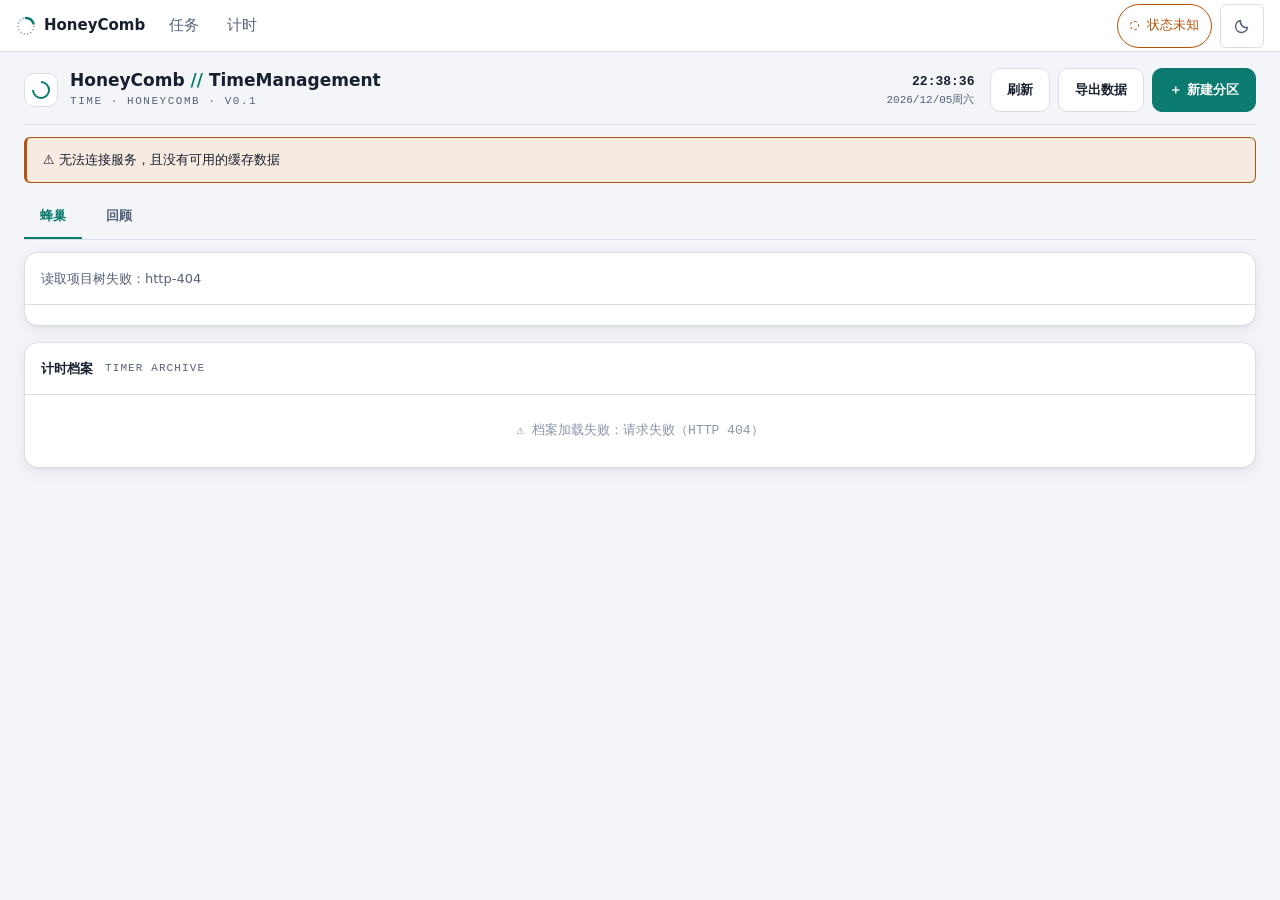
==== commit 8172b5f2: "feat: 删掉经典列表视图，回顾拿回来 列表删之前先把它独有的写路径搬进分区规划面板（短按分区名打开）： 分区改名 / 删除分区、项目改名 / 换区 / 删项目。写路径原样用 data.js 已有的" ====
--- a/web/index.html
+++ b/web/index.html
@@ -13,6 +13,7 @@
   <link rel="stylesheet" href="hex.css">
   <link rel="stylesheet" href="hex-center-ctl.css">
   <link rel="stylesheet" href="hex-zone-plan.css">
+  <link rel="stylesheet" href="review.css">
   <link rel="stylesheet" href="shared/navbar.css">
   <script defer src="shared/navbar.js"></script>
   <link rel="icon" href="shared/favicon.svg">
@@ -42,33 +43,25 @@
 
     
 
-    <!-- 行动分区 = 蜂巢（2026-09-07 人类判：「蜂巢行动分区直接放到行动分区原位
-         取代行动分区」）。渲染在 hex-app.js，容器只认 #hive 这个 id。
-
-         旧的 #zoneGrid 列表**没有删，只是默认 hidden**，「经典列表」按钮切回去。
-         理由很实在：分区改名/删分区、新建项目/改项目/删项目这几条写路径**只挂在
-         旧列表的 data-action 上**（crud.js），蜂巢现在只有任务级的增删改
-         （hex-crud.js）。直接删列表 = 悄悄砍掉一批人类在用的功能，那不是"取代"。
-         app.js 照旧往 #zoneGrid 里渲染（hidden 元素也照渲染），所以 app.js/crud.js
-         一个字节都不用改，切回列表就是完整的旧界面。 -->
+    <!-- 两个视图：蜂巢（主）+ 每周回顾。回顾读 GET /api/core/views/review，
+         点一条就切回蜂巢、打开那个对象平常就有的编辑弹窗（review.js）。 -->
+    <nav class="view-tabs" aria-label="视图切换">
+      <button type="button" class="tab-btn active" data-tab="board">蜂巢</button>
+      <button type="button" class="tab-btn" data-tab="review">回顾</button>
+    </nav>
+
+    <div data-tab-panel="board">
+    <!-- 行动分区 = 蜂巢。渲染在 hex-app.js，容器只认 #hive 这个 id。
+         2026-09-14：旧的「经典列表」(#zoneGrid) 和它的开关整个删掉，先把列表独有
+         的写路径搬进了分区规划面板（短按分区名打开，hex-zone-plan.js）：分区改名/
+         删分区、项目改名/换区/删项目。标题也去掉 —— 这一屏只有蜂巢一件东西。 -->
     <section class="board-shell">
       <header class="board-head">
-        <div class="board-title">行动分区 <small>HEX SECTORS</small></div>
-        <div class="board-tools">
-          <div class="hex-status" id="hexStatus"></div>
-          <button type="button" class="btn" id="zoneViewToggle" aria-pressed="false">经典列表</button>
-          <nav class="pager" id="zonePager" aria-label="分区分页" hidden>
-            <button class="page-btn" id="previousPage" aria-label="上一页">←</button>
-            <span class="page-label" id="pageLabel">00 / 00</span>
-            <button class="page-btn" id="nextPage" aria-label="下一页">→</button>
-            <small id="pageMeta"></small>
-          </nav>
-        </div>
+        <div class="hex-status" id="hexStatus"></div>
       </header>
       <div class="hive-wrap" id="hiveWrap">
         <div class="hive" id="hive"></div>
       </div>
-      <div class="zones" id="zoneGrid" hidden></div>
     </section>
 
     <section class="archive-shell" aria-label="计时档案">
@@ -94,6 +87,15 @@
     </section>
 
     
+    </div><!-- /data-tab-panel="board" -->
+
+    <section class="board-shell" data-tab-panel="review" hidden aria-label="每周回顾">
+      <header class="board-head">
+        <div class="board-title">每周回顾 <small>WEEKLY REVIEW</small></div>
+      </header>
+      <div id="reviewBody"><p class="rv-loading">加载中…</p></div>
+    </section>
+
   </main>
 
   <!-- F-INBOX-2：全局快速捕捉弹窗，只有一个标题输入框，不要求选项目/分区。 -->
@@ -205,6 +207,7 @@
   <script src="rails.js"></script>
   <script src="app.js"></script>
   <script src="crud.js"></script>
+  <script src="review.js"></script>
   <!-- 蜂巢行动分区，顺序不能换：hex-data.js / hex-ring.js 是纯逻辑；
        hex-borders.js（界线 SVG，只画不改状态）与 hex-timer.js（长按计时 + 聚焦灰度）
        在加载时就要拿到前两者；hex-app.js 建 DOM 并在 boot() 里给 hex-timer 注上下文；
--- a/web/hex-zone-plan.css
+++ b/web/hex-zone-plan.css
@@ -86,11 +86,34 @@
 .zp-new button:disabled { opacity: .5; cursor: progress; }
 .zp-msg { flex: 1 1 100%; font-size: var(--fs-eyebrow); color: var(--ink-2); min-height: 1em; }
 
+.zp-msg.is-bad { color: var(--danger); }
+
+/* 分区/项目的写操作入口（2026-09-14 从经典列表搬进来）。按钮做小、做灰，
+   静置时不和数据抢注意力；表格那一列 hover 整行才亮起来。 */
+.zp-sr { position: absolute; width: 1px; height: 1px; overflow: hidden; clip-path: inset(50%); }
+.zp-ops { flex: 0 0 auto; display: flex; gap: 6px; }
+.zp-mini {
+  min-height: 28px; padding: 0 10px; border-radius: 7px; cursor: pointer;
+  border: 1px solid var(--line); background: var(--panel-2); color: var(--ink-2);
+  font: inherit; font-size: var(--fs-eyebrow); line-height: 1; white-space: nowrap;
+}
+.zp-mini:hover { color: var(--ink); border-color: var(--ink-3); }
+.zp-mini.is-danger:hover { color: var(--danger); border-color: var(--danger); }
+.zp-table td.zp-ops { opacity: .35; transition: opacity var(--t-fast, .12s) ease; }
+.zp-table tr:hover td.zp-ops,
+.zp-table tr:focus-within td.zp-ops { opacity: 1; }
+.zp-inline {
+  width: 100%; min-width: 8em; min-height: 30px; padding: 0 8px; border-radius: 7px;
+  border: 1px solid var(--plan); background: var(--bg); color: var(--ink); font: inherit;
+}
+.hex-zone-plan h2 .zp-inline { font-size: var(--fs-h2); }
+
 /* 手机：底部抽屉，四格统计两两一排，两栏列表叠成一栏 */
 @media (max-width: 560px) {
   .hex-zone-plan { width: 100vw; max-height: 88vh; margin: auto 0 0; border-radius: 16px 16px 0 0; }
   .hex-zone-plan > * { padding-inline: 16px; }
   .zp-tiles { grid-template-columns: repeat(2, minmax(0, 1fr)); }
   .zp-cols { grid-template-columns: 1fr; }
+  .zp-table td.zp-ops { opacity: 1; }   /* 触屏没有 hover，操作列常亮 */
 }
 @media (prefers-reduced-motion: reduce) { .hex-zone-plan[open] { animation: none; } }
--- a/web/review.css
+++ b/web/review.css
@@ -0,0 +1,55 @@
+/* ── [hidden] 兜底：必须放在最前，且必须 !important ────────────────
+ * 每个 CSS 文件各带一份，不指望"反正 style.css 已经有了"——按加载顺序/
+ * 单独引用的场景那份判断仍可能不生效。同 tokens.css / style.css 顶部。 */
+[hidden] { display: none !important; }
+
+/* HoneyComb · 回顾视图（v0.1 发布版）
+ *
+ * 从开发版 gtd.css 里只取回顾这一块需要的规则：tab 导航 + 清单行 + 徽标。
+ * 收件箱 / 待办区那两套样式不带过来 —— 发布版没有那两个视图。
+ * 颜色一律 var(--…)，零裸 hex。 */
+
+.view-tabs {
+  display: flex; gap: var(--sp-2); margin: var(--sp-3) 0;
+  border-bottom: 1px solid var(--line);
+}
+.tab-btn {
+  min-height: var(--tap);
+  padding: 0 var(--sp-4);
+  border: 0; border-bottom: 2px solid transparent;
+  color: var(--ink-2); background: none;
+  font-size: var(--fs-sub); font-weight: 600;
+  transition: color var(--t-fast), border-color var(--t-fast);
+}
+.tab-btn:hover { color: var(--ink); }
+.tab-btn.active { color: var(--accent); border-bottom-color: var(--accent); }
+
+.rv-loading, .rv-error, .rv-empty {
+  padding: var(--sp-4); color: var(--ink-2); font-size: var(--fs-sub);
+}
+.rv-error { color: var(--danger); }
+.rv-today { margin: 0; padding: var(--sp-3) var(--sp-4) 0; color: var(--ink-2); font-size: var(--fs-sub); }
+
+.rv-badge {
+  margin-left: 6px; padding: 1px 6px; border-radius: 999px;
+  border: 1px solid var(--line); font-size: 11px; white-space: nowrap;
+}
+.rv-badge.overdue { color: var(--warn); border-color: currentColor; }
+.rv-badge.today { color: var(--fact); border-color: currentColor; }
+
+.review-section { padding: var(--sp-3) var(--sp-4); }
+.review-section + .review-section { border-top: 1px solid var(--line-2); }
+.review-section h3 { margin: 0 0 var(--sp-2); font-size: var(--fs-h2); font-weight: 700; }
+.review-list { margin: 0; padding: 0; list-style: none; display: grid; gap: var(--sp-1); }
+.review-row {
+  display: flex; align-items: center; justify-content: space-between; flex-wrap: wrap; gap: var(--sp-2);
+  min-height: var(--tap);
+  padding: var(--sp-2) var(--sp-3);
+  border: 1px solid var(--line-2); border-radius: var(--r-1);
+  background: var(--panel-2);
+  cursor: pointer;
+  font-size: var(--fs-sub);
+}
+.review-row:hover { border-color: var(--accent); }
+.review-name { color: var(--ink); font-weight: 600; }
+.review-detail { color: var(--ink-2); font-size: 12px; }
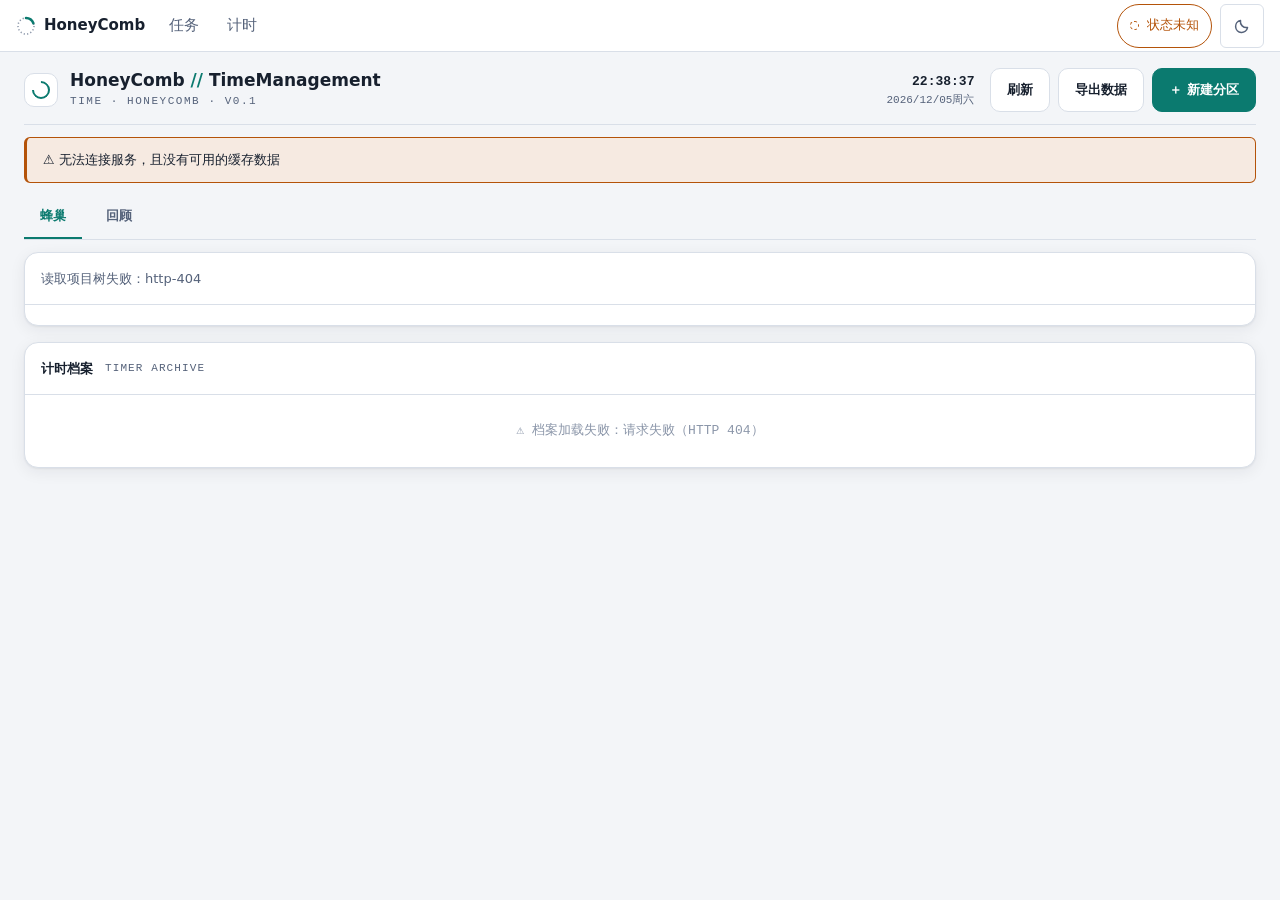
==== commit b0813fcc: "refactor(hex): 拆出 hex-audit.js（审计流派生），hex-data.js 原样再导出 上游模块撞了单文件 1000 行的硬线。缝在审计流与几何之间： 最近完成去重 / 热度 " ====
--- a/web/index.html
+++ b/web/index.html
@@ -208,10 +208,11 @@
   <script src="app.js"></script>
   <script src="crud.js"></script>
   <script src="review.js"></script>
-  <!-- 蜂巢行动分区，顺序不能换：hex-data.js / hex-ring.js 是纯逻辑；
+  <!-- 蜂巢行动分区，顺序不能换：hex-audit.js（审计流派生，hex-data.js 依赖它）/ hex-data.js / hex-ring.js 是纯逻辑；
        hex-borders.js（界线 SVG，只画不改状态）与 hex-timer.js（长按计时 + 聚焦灰度）
        在加载时就要拿到前两者；hex-app.js 建 DOM 并在 boot() 里给 hex-timer 注上下文；
        hex-crud.js 用 hex-app.js 暴露的 window.NexusTableHexApp。 -->
+  <script src="hex-audit.js"></script>
   <script src="hex-data.js"></script>
   <script src="hex-ring.js"></script>
   <script src="hex-borders.js"></script>
--- a/web/hex.css
+++ b/web/hex.css
@@ -408,6 +408,20 @@
 .hex-cell.is-expanded .hex-add { width: 30px; height: 30px; font-size: 19px; }
 .hex-cell.is-expanded .hex-close { width: 32px; height: 32px; font-size: 20px; }
 
+/* 展开档的标题是改名入口：静置只给一条极淡的虚线底，hover 才实起来。
+   不放铅笔图标 —— 标题居中，右边挂个图标会把"居中"再破坏一次（× 已经为此
+   挪出文档流了）。 */
+.hex-title.is-editable { cursor: text; border-bottom: 1px dashed transparent; }
+.hex-title.is-editable:hover,
+.hex-title.is-editable:focus-visible {
+  border-bottom-color: color-mix(in srgb, var(--accent) 55%, transparent);
+  outline: none;
+}
+.hex-title .hex-rename {
+  width: 100%; text-align: center; font: inherit; font-size: inherit;
+  line-height: inherit; padding: 0 4px;
+}
+
 /* ── 标题行 + 右上角红色关闭 ×（人类：「打开的六边形右上角放一个 x 关闭用，红色」）── */
 .hex-head { display: contents; }                 /* 静置/悬停档：标题照旧独占，不引入新盒子 */
 .hex-cell.is-expanded .hex-head {
